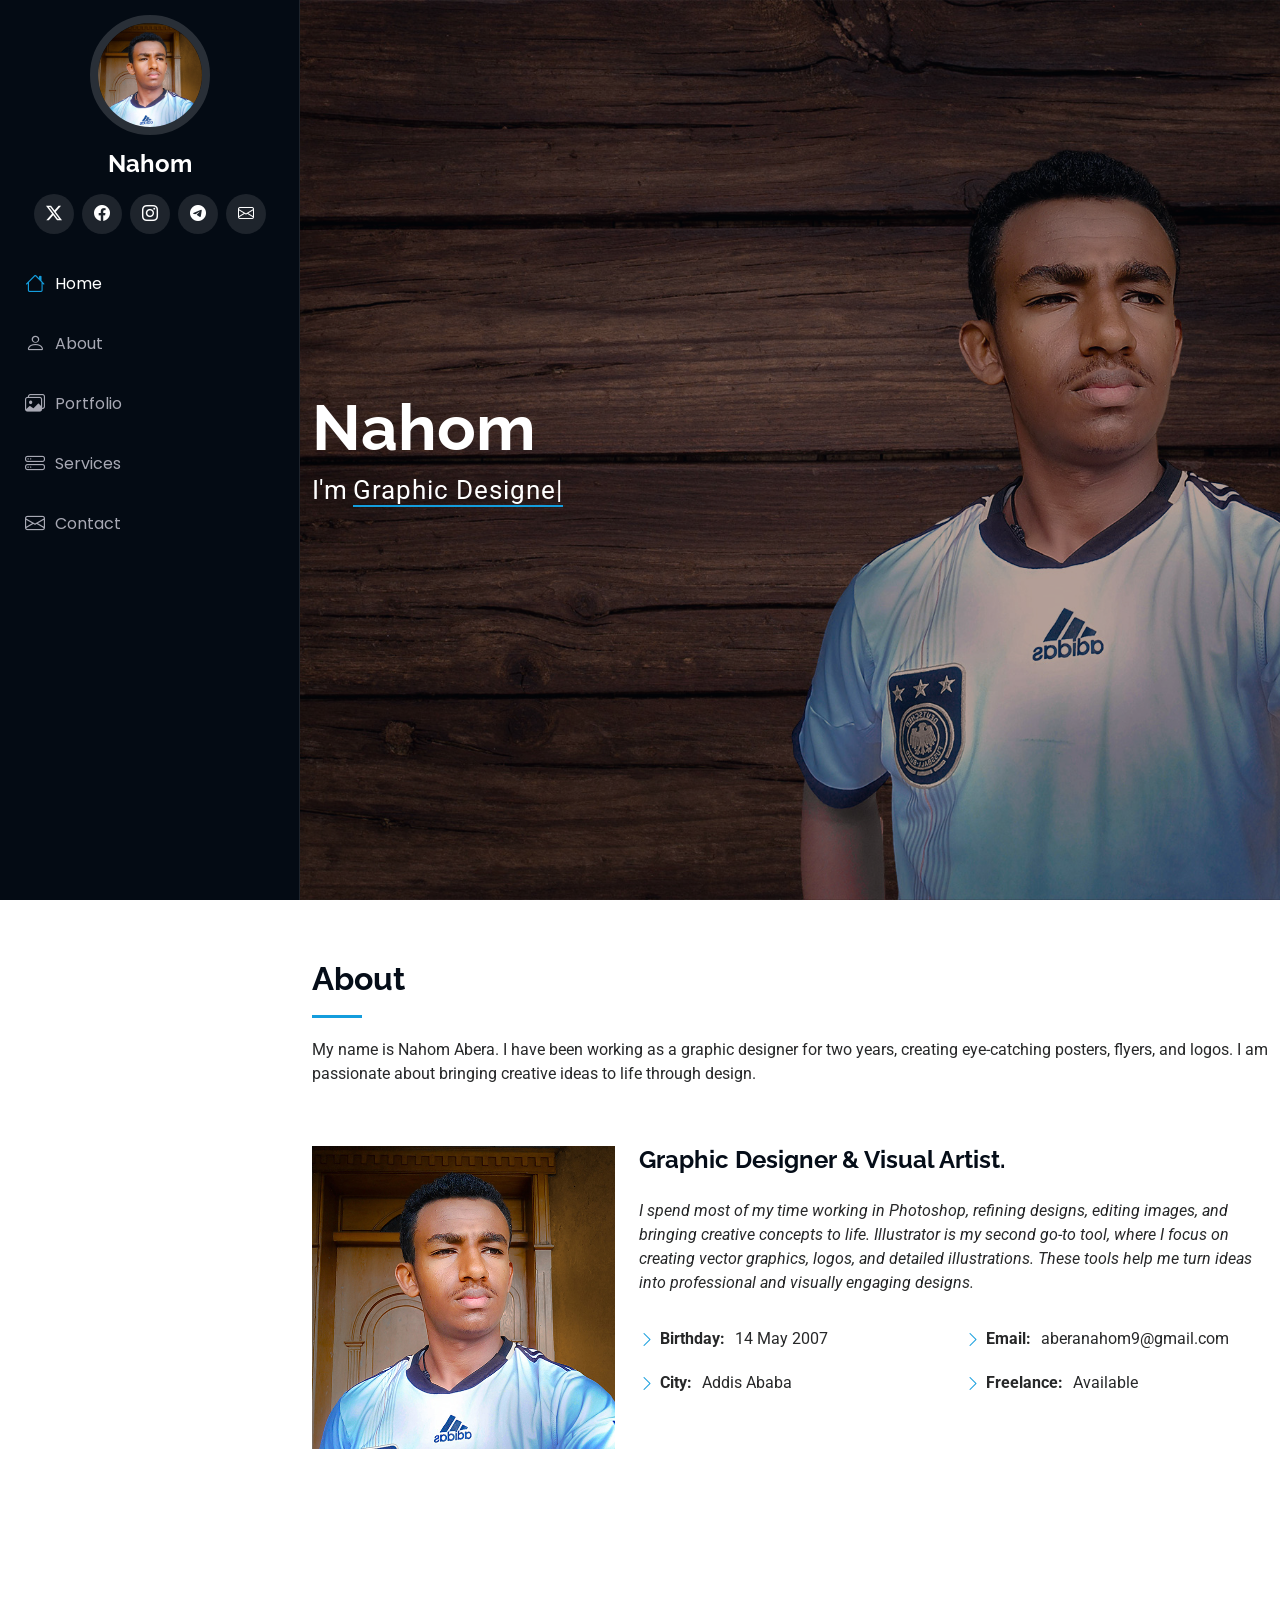
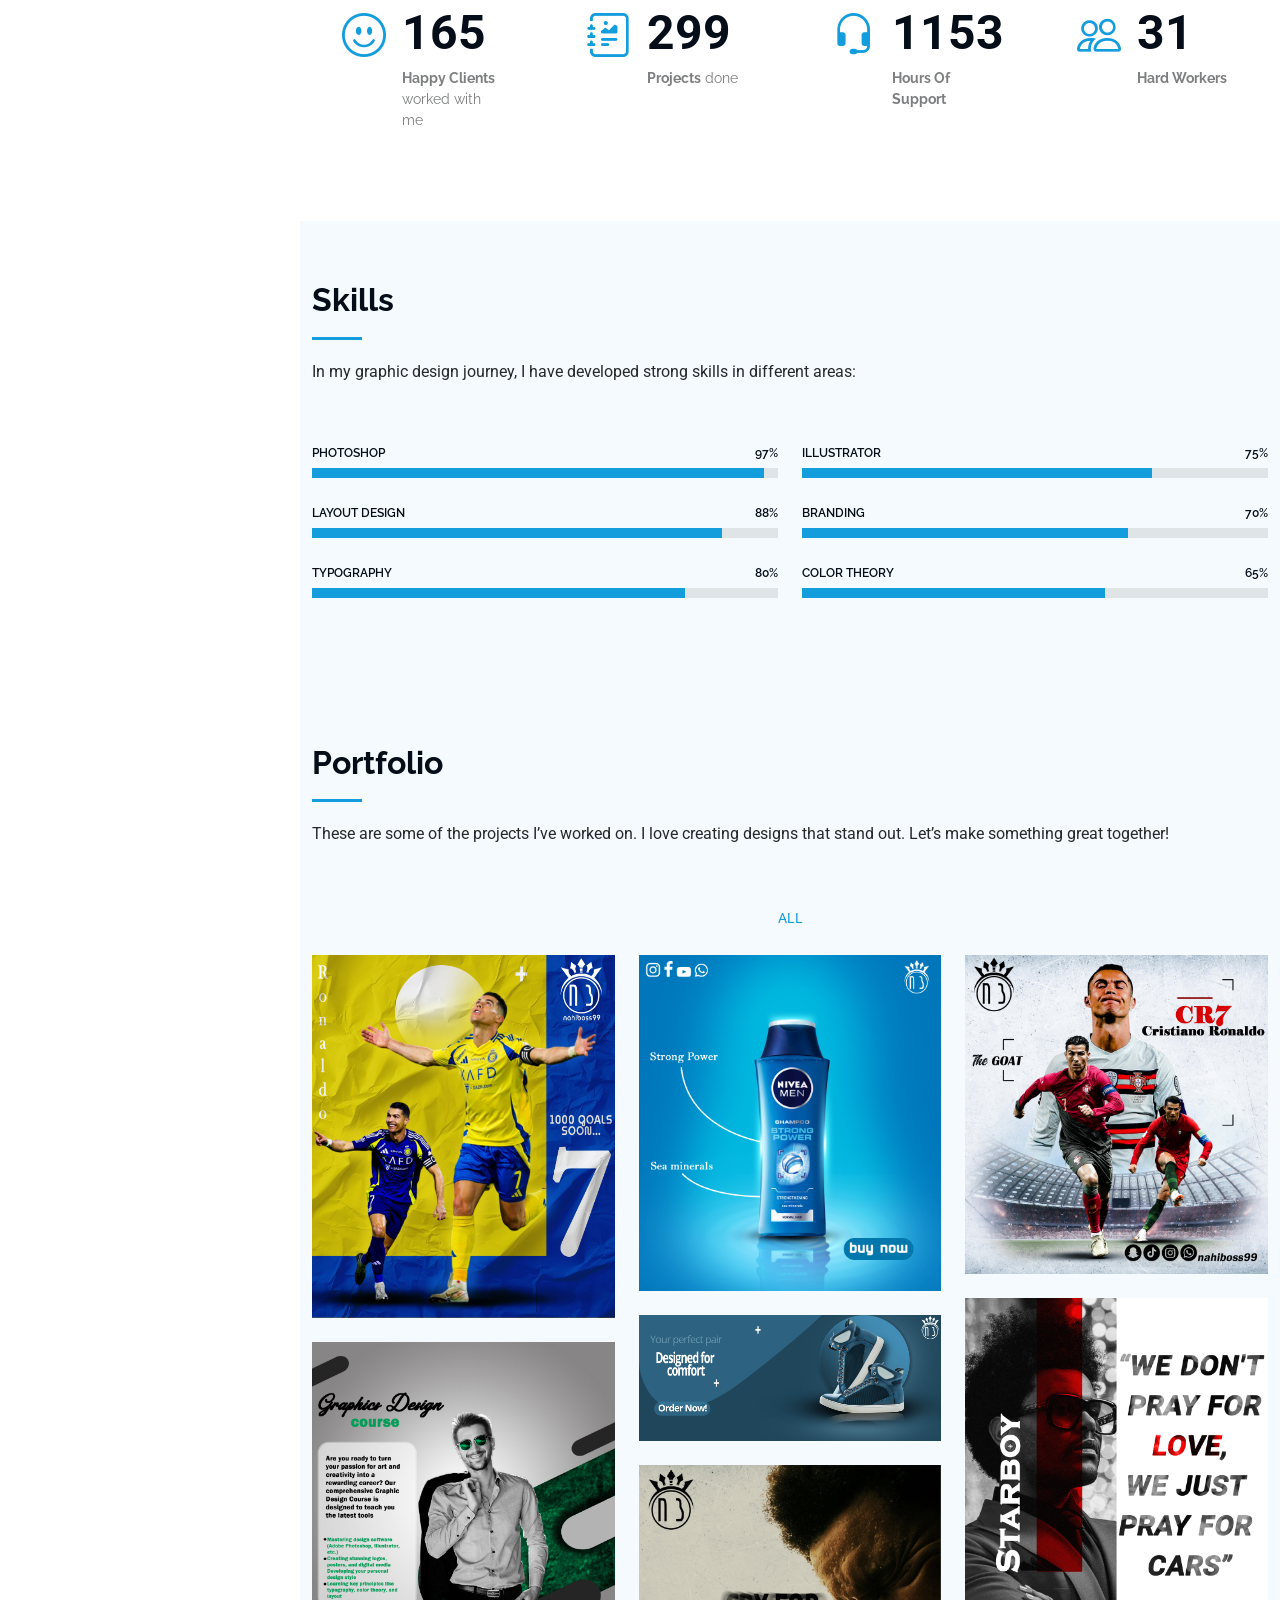
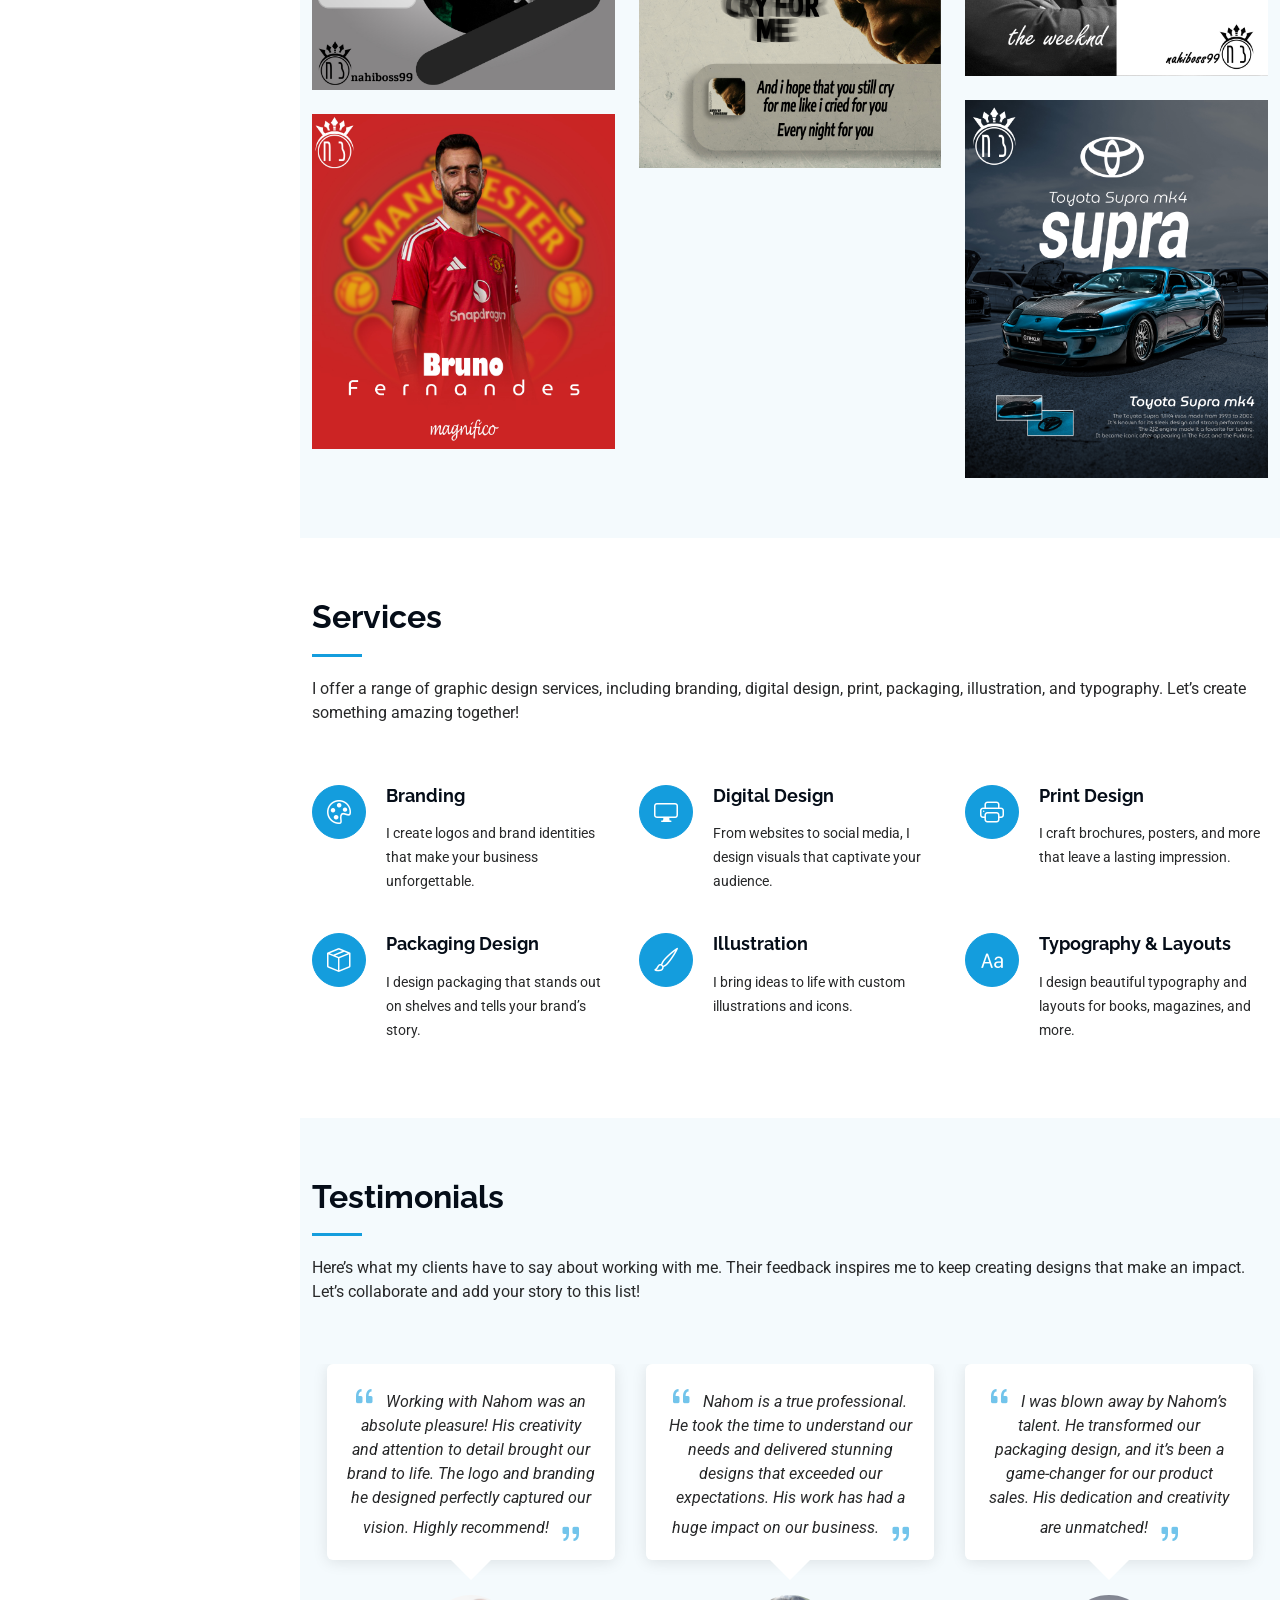
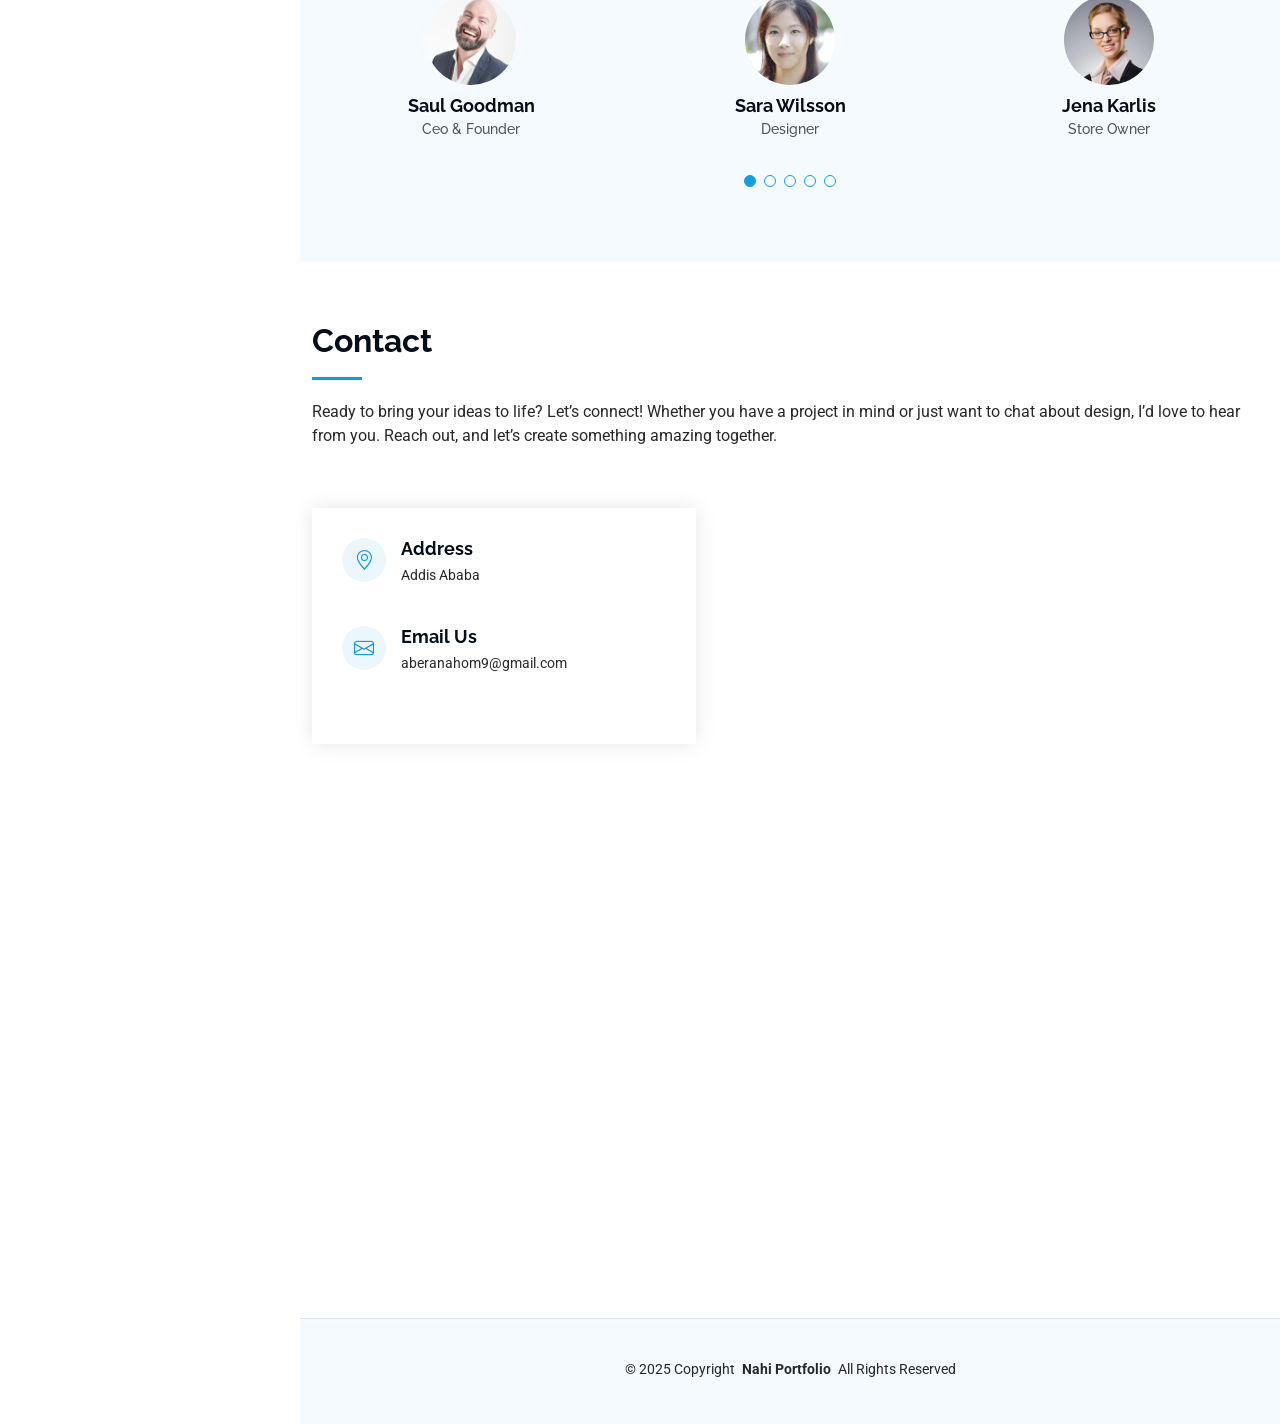
==== index.html @ 46eb18d7 "Add files via upload" ====
<!DOCTYPE html>
<html lang="en">

<head>
  <meta charset="utf-8">
  <meta content="width=device-width, initial-scale=1.0" name="viewport">
  <title>Nahi portfolio</title>
  <meta content="" name="description">
  <meta content="" name="keywords">

  <!-- Favicons -->
  <link href="assets/img/images.png" rel="icon">
  <link href="assets/img/images.png" rel="-icon">

  <!-- Fonts -->
  <link href="https://fonts.googleapis.com" rel="preconnect">
  <link href="https://fonts.gstatic.com" rel="preconnect" crossorigin>
  <link href="https://fonts.googleapis.com/css2?family=Roboto:ital,wght@0,100;0,300;0,400;0,500;0,700;0,900;1,100;1,300;1,400;1,500;1,700;1,900&family=Poppins:ital,wght@0,100;0,200;0,300;0,400;0,500;0,600;0,700;0,800;0,900;1,100;1,200;1,300;1,400;1,500;1,600;1,700;1,800;1,900&family=Raleway:ital,wght@0,100;0,200;0,300;0,400;0,500;0,600;0,700;0,800;0,900;1,100;1,200;1,300;1,400;1,500;1,600;1,700;1,800;1,900&display=swap" rel="stylesheet">

  <!-- Vendor CSS Files -->
  <link href="assets/vendor/bootstrap/css/bootstrap.min.css" rel="stylesheet">
  <link href="assets/vendor/bootstrap-icons/bootstrap-icons.css" rel="stylesheet">
  <link href="assets/vendor/aos/aos.css" rel="stylesheet">
  <link href="assets/vendor/glightbox/css/glightbox.min.css" rel="stylesheet">
  <link href="assets/vendor/swiper/swiper-bundle.min.css" rel="stylesheet">

  <!-- Main CSS File -->
  <link href="assets/css/main.css" rel="stylesheet">

  
</head>

<body class="index-page">

  <header id="header" class="header dark-background d-flex flex-column">
    <i class="header-toggle d-xl-none bi bi-list"></i>

    <div class="profile-img">
      <img src="assets/img/final1.jpg" alt="" class="img-fluid rounded-circle">
    </div>

    <a href="index.html" class="logo d-flex align-items-center justify-content-center">
      <!-- Uncomment the line below if you also wish to use an image logo -->
      
      <h1 class="sitename">Nahom</h1>
    </a>

    <div class="social-links text-center">
      
      <a href="https://x.com/aberanahom9" class="twitter" target="_blank"><i class="bi bi-twitter-x"></i></a>
      <a href="https://web.facebook.com/profile.php?id=100070080795806" class="facebook" target="_blank"><i class="bi bi-facebook"></i></a>
      <a href="https://instagram.com/nahiboss99" class="instagram" target="_blank"><i class="bi bi-instagram"></i></a>
     
      <!-- Telegram Link -->
      <a href="https://t.me/nahiboss99" class="telegram" target="_blank"><i class="bi bi-telegram"></i></a>
      <!-- Gmail Link -->
      <a href="mailto:aberanahom9@gmail.com" class="gmail" target="_blank"><i class="bi bi-envelope"></i></a>
    </div>

    <nav id="navmenu" class="navmenu">
      <ul>
        <li><a href="#hero" class="active"><i class="bi bi-house navicon"></i>Home</a></li>
        <li><a href="#about"><i class="bi bi-person navicon"></i> About</a></li>
       
        <li><a href="#portfolio"><i class="bi bi-images navicon"></i> Portfolio</a></li>
        <li><a href="#services"><i class="bi bi-hdd-stack navicon"></i> Services</a></li>
       
        <li><a href="#contact"><i class="bi bi-envelope navicon"></i> Contact</a></li>
      </ul>
    </nav>

  </header>

  <main class="main">

    <!-- Hero Section -->
    <section id="hero" class="hero section dark-background">

      <img src="assets/img/yd.jpg" alt="" data-aos="fade-in" class="">

      <div class="container" data-aos="fade-up" data-aos-delay="100">
        <h2>Nahom</h2>
        <p>I'm <span class="typed" data-typed-items="Graphic Designer, Creative Freelancer, Photographer,Visual Artist"></span><span class="typed-cursor typed-cursor--blink" aria-hidden="true"></span><span class="typed-cursor typed-cursor--blink" aria-hidden="true"></span></p>
      </div>

    </section><!-- /Hero Section -->

    <!-- About Section -->
    <section id="about" class="about section">

      <!-- Section Title -->
      <div class="container section-title" data-aos="fade-up">
        <h2>About</h2>
        <p>My name is Nahom Abera. I have been working as a graphic designer for two years, creating eye-catching posters, flyers, and logos. I am passionate about bringing creative ideas to life through design.</p>
      </div><!-- End Section Title -->

      <div class="container" data-aos="fade-up" data-aos-delay="100">

        <div class="row gy-4 justify-content-center">
          <div class="col-lg-4">
            <img src="assets/img/final1.jpg" class="img-fluid" alt="">
          </div>
          <div class="col-lg-8 content">
            <h2>Graphic Designer &amp; Visual Artist.</h2>
            <p class="fst-italic py-3">
              I spend most of my time working in Photoshop, refining designs, editing images, and bringing creative concepts to life. Illustrator is my second go-to tool, where I focus on creating vector graphics, logos, and detailed illustrations. These tools help me turn ideas into professional and visually engaging designs.
            </p>
            <div class="row">
              <div class="col-lg-6">
                <ul>
                  <li><i class="bi bi-chevron-right"></i> <strong>Birthday:</strong> <span>14 May 2007</span></li>
                  
                  <li><i class="bi bi-chevron-right"></i> <strong>City:</strong> <span>Addis Ababa</span></li>
                </ul>
              </div>
              <div class="col-lg-6">
                <ul>
                 
                  <li><i class="bi bi-chevron-right"></i> <strong>Email:</strong> <span>aberanahom9@gmail.com</span></li>
                  <li><i class="bi bi-chevron-right"></i> <strong>Freelance:</strong> <span>Available</span></li>
                </ul>
              </div>
            </div>
            <p class="py-3">
              
            </p>
          </div>
        </div>

      </div>

    </section><!-- /About Section -->

    <!-- Stats Section -->
    <section id="stats" class="stats section">

      <div class="container" data-aos="fade-up" data-aos-delay="100">

        <div class="row gy-4">

          <div class="col-lg-3 col-md-6">
            <div class="stats-item">
              <i class="bi bi-emoji-smile"></i>
              <span data-purecounter-start="0" data-purecounter-end="168" data-purecounter-duration="1" class="purecounter"></span>
              <p><strong>Happy Clients</strong> <span>worked with me</span></p>
            </div>
          </div><!-- End Stats Item -->

          <div class="col-lg-3 col-md-6">
            <div class="stats-item">
              <i class="bi bi-journal-richtext"></i>
              <span data-purecounter-start="0" data-purecounter-end="305" data-purecounter-duration="1" class="purecounter"></span>
              <p><strong>Projects</strong> <span>done</span></p>
            </div>
          </div><!-- End Stats Item -->

          <div class="col-lg-3 col-md-6">
            <div class="stats-item">
              <i class="bi bi-headset"></i>
              <span data-purecounter-start="0" data-purecounter-end="1189" data-purecounter-duration="1" class="purecounter"></span>
              <p><strong>Hours Of Support</strong> <span></span></p>
            </div>
          </div><!-- End Stats Item -->

          <div class="col-lg-3 col-md-6">
            <div class="stats-item">
              <i class="bi bi-people"></i>
              <span data-purecounter-start="0" data-purecounter-end="32" data-purecounter-duration="1" class="purecounter"></span>
              <p><strong>Hard Workers</strong> <span></span></p>
            </div>
          </div><!-- End Stats Item -->

        </div>

      </div>

    </section><!-- /Stats Section -->

    <!-- Skills Section -->
    <section id="skills" class="skills section light-background">

      <!-- Section Title -->
      <div class="container section-title" data-aos="fade-up">
        <h2>Skills</h2>
        <p>In my graphic design journey, I have developed strong skills in different areas:</p>
      </div><!-- End Section Title -->

      <div class="container" data-aos="fade-up" data-aos-delay="100">

        <div class="row skills-content skills-animation">

          <div class="col-lg-6">

            <div class="progress">
              <span class="skill"><span>photoshop</span> <i class="val">97%</i></span>
              <div class="progress-bar-wrap">
                <div class="progress-bar" role="progressbar" aria-valuenow="97" aria-valuemin="0" aria-valuemax="100"></div>
              </div>
            </div><!-- End Skills Item -->

            <div class="progress">
              <span class="skill"><span>Layout Design</span> <i class="val">88%</i></span>
              <div class="progress-bar-wrap">
                <div class="progress-bar" role="progressbar" aria-valuenow="88" aria-valuemin="0" aria-valuemax="100"></div>
              </div>
            </div><!-- End Skills Item -->

            <div class="progress">
              <span class="skill"><span>Typography</span> <i class="val">80%</i></span>
              <div class="progress-bar-wrap">
                <div class="progress-bar" role="progressbar" aria-valuenow="80" aria-valuemin="0" aria-valuemax="100"></div>
              </div>
            </div><!-- End Skills Item -->

          </div>

          <div class="col-lg-6">

            <div class="progress">
              <span class="skill"><span>Illustrator</span> <i class="val">75%</i></span>
              <div class="progress-bar-wrap">
                <div class="progress-bar" role="progressbar" aria-valuenow="75" aria-valuemin="0" aria-valuemax="100"></div>
              </div>
            </div><!-- End Skills Item -->

            <div class="progress">
              <span class="skill"><span>Branding</span> <i class="val">70%</i></span>
              <div class="progress-bar-wrap">
                <div class="progress-bar" role="progressbar" aria-valuenow="70" aria-valuemin="0" aria-valuemax="100"></div>
              </div>
            </div><!-- End Skills Item -->

            <div class="progress">
              <span class="skill"><span>Color Theory</span> <i class="val">65%</i></span>
              <div class="progress-bar-wrap">
                <div class="progress-bar" role="progressbar" aria-valuenow="65" aria-valuemin="0" aria-valuemax="100"></div>
              </div>
            </div><!-- End Skills Item -->

          </div>

        </div>

      </div>

    </section><!-- /Skills Section -->

    

    <!-- Portfolio Section -->
    <section id="portfolio" class="portfolio section light-background">

      <!-- Section Title -->
      <div class="container section-title" data-aos="fade-up">
        <h2>Portfolio</h2>
        <p>These are some of the projects I’ve worked on. I love creating designs that stand out. Let’s make something great together!</p>
      </div><!-- End Section Title -->

      <div class="container">

        <div class="isotope-layout" data-default-filter="*" data-layout="masonry" data-sort="original-order">

          <ul class="portfolio-filters isotope-filters" data-aos="fade-up" data-aos-delay="100">
            <li data-filter="*" class="filter-active">All</li>
            
          </ul><!-- End Portfolio Filters -->

          <div class="row gy-4 isotope-container" data-aos="fade-up" data-aos-delay="200">

            <div class="col-lg-4 col-md-6 portfolio-item isotope-item filter-active">
              <div class="portfolio-content h-100">
                <img src="assets/img/portfolio/my works/cr7 al-nasser.jpg" class="img-fluid" alt="">
                <div class="portfolio-info">
                  <h4>CR 7</h4>
                  <p> social-media poster for my goat </p>
                  <a href="assets/img/portfolio/my works/cr7 al-nasser.jpg" title="" data-gallery="portfolio-gallery-app" class="glightbox preview-link"><i class="bi bi-zoom-in"></i></a>
                  <a href="portfolio-details.html" title="More Details" class="details-link"><i class="bi bi-link-45deg"></i></a>
                </div>
              </div>
            </div><!-- End Portfolio Item -->

            <div class="col-lg-4 col-md-6 portfolio-item isotope-item filter-active">
              <div class="portfolio-content h-100">
                <img src="assets/img/portfolio/my works/nivea poster.jpg" class="img-fluid" alt="">
                <div class="portfolio-info">
                  <h4>Nivea product</h4>
                  <p>Nivea Shampoo branding </p>
                  <a href="assets/img/portfolio/my works/nivea poster.jpg" title="" data-gallery="portfolio-gallery-product" class="glightbox preview-link"><i class="bi bi-zoom-in"></i></a>
                  <a href="portfolio-details.html" title="More Details" class="details-link"><i class="bi bi-link-45deg"></i></a>
                </div>
              </div>
            </div><!-- End Portfolio Item -->

            <div class="col-lg-4 col-md-6 portfolio-item isotope-item filter-active">
              <div class="portfolio-content h-100">
                <img src="assets/img/portfolio/my works/ronaldo poster.jpg" class="img-fluid" alt="">
                <div class="portfolio-info">
                  <h4>Cristano</h4>
                  <p> Another work for cr7 fans social-media</p>
                  <a href="assets/img/portfolio/my works/ronaldo poster.jpg" title="" data-gallery="portfolio-gallery-branding" class="glightbox preview-link"><i class="bi bi-zoom-in"></i></a>
                  <a href="portfolio-details.html" title="More Details" class="details-link"><i class="bi bi-link-45deg"></i></a>
                </div>
              </div>
            </div><!-- End Portfolio Item -->

            <div class="col-lg-4 col-md-6 portfolio-item isotope-item filter-active">
              <div class="portfolio-content h-100">
                <img src="assets/img/portfolio/my works/the weeknd quote.jpg" class="img-fluid" alt="">
                <div class="portfolio-info">
                  <h4>Weeknd</h4>
                  <p>Quote from starboy track </p>
                  <a href="assets/img/portfolio/my works/the weeknd quote.jpg" title="" data-gallery="portfolio-gallery-book" class="glightbox preview-link"><i class="bi bi-zoom-in"></i></a>
                  <a href="portfolio-details.html" title="More Details" class="details-link"><i class="bi bi-link-45deg"></i></a>
                </div>
              </div>
            </div><!-- End Portfolio Item -->

            <div class="col-lg-4 col-md-6 portfolio-item isotope-item filter-active">
              <div class="portfolio-content h-100">
                <img src="assets/img/portfolio/my works/shoe branding.jpg" class="img-fluid" alt="">
                <div class="portfolio-info">
                  <h4>Shoe branding</h4>
                  <p>Eye catching shoe design</p>
                  <a href="assets/img/portfolio/my works/shoe branding.jpg" title="" data-gallery="portfolio-gallery-app" class="glightbox preview-link"><i class="bi bi-zoom-in"></i></a>
                  <a href="portfolio-details.html" title="More Details" class="details-link"><i class="bi bi-link-45deg"></i></a>
                </div>
              </div>
            </div><!-- End Portfolio Item -->

            <div class="col-lg-4 col-md-6 portfolio-item isotope-item filter-active">
              <div class="portfolio-content h-100">
                <img src="assets/img/portfolio/my works/graphics design course.jpg" class="img-fluid" alt="">
                <div class="portfolio-info">
                  <h4>Gaphics design</h4>
                  <p>Gaphics design course begginers</p>
                  <a href="assets/img/portfolio/my works/graphics design course.jpg" title="" data-gallery="portfolio-gallery-product" class="glightbox preview-link"><i class="bi bi-zoom-in"></i></a>
                  <a href="portfolio-details.html" title="More Details" class="details-link"><i class="bi bi-link-45deg"></i></a>
                </div>
              </div>
            </div><!-- End Portfolio Item -->

            <div class="col-lg-4 col-md-6 portfolio-item isotope-item filter-active">
              <div class="portfolio-content h-100">
                <img src="assets/img/portfolio/my works/cry for me the weeknd,.jpg" class="img-fluid" alt="">
                <div class="portfolio-info">
                  <h4>Cry for me </h4>
                  <p>Simple design </p>
                  <a href="assets/img/portfolio/my works/cry for me the weeknd,.jpg" title="" data-gallery="portfolio-gallery-branding" class="glightbox preview-link"><i class="bi bi-zoom-in"></i></a>
                  <a href="portfolio-details.html" title="More Details" class="details-link"><i class="bi bi-link-45deg"></i></a>
                </div>
              </div>
            </div><!-- End Portfolio Item -->

            

            <div class="col-lg-4 col-md-6 portfolio-item isotope-item filter-active">
              <div class="portfolio-content h-100">
                <img src="assets/img/portfolio/my works/supra mk4 design.jpg" class="img-fluid" alt="">
                <div class="portfolio-info">
                  <h4>Supra</h4>
                  <p>one of the most viral cars</p>
                  <a href="assets/img/portfolio/my works/supra mk4 design.jpg" title="" data-gallery="portfolio-gallery-app" class="glightbox preview-link"><i class="bi bi-zoom-in"></i></a>
                  <a href="portfolio-details.html" title="More Details" class="details-link"><i class="bi bi-link-45deg"></i></a>
                </div>
              </div>
            </div><!-- End Portfolio Item -->

            
            <div class="col-lg-4 col-md-6 portfolio-item isotope-item filter-active">
              <div class="portfolio-content h-100">
                <img src="assets/img/portfolio/my works/bruno.jpg" class="img-fluid" alt="">
                <div class="portfolio-info">
                  <h4>Bruno!</h4>
                  <p>GGMU Magnifico</p>
                  <a href="assets/img/portfolio/my works/bruno.jpg" title="" data-gallery="portfolio-gallery-book" class="glightbox preview-link"><i class="bi bi-zoom-in"></i></a>
                  <a href="portfolio-details.html" title="More Details" class="details-link"><i class="bi bi-link-45deg"></i></a>
                </div>
              </div>
            </div><!-- End Portfolio Item -->

          </div><!-- End Portfolio Container -->

        </div>

      </div>

    </section><!-- /Portfolio Section -->

    <!-- Services Section -->
    <section id="services" class="services section">

      <!-- Section Title -->
      <div class="container section-title" data-aos="fade-up">
        <h2>Services</h2>
        <p>I offer a range of graphic design services, including branding, digital design, print, packaging, illustration, and typography. Let’s create something amazing together!</p>
      </div><!-- End Section Title -->

      <div class="container">

        <div class="row gy-4">

          <div class="col-lg-4 col-md-6 service-item d-flex" data-aos="fade-up" data-aos-delay="100">
            <div class="icon flex-shrink-0"><i class="bi bi-palette"></i></div> 
            <div>
                <h4 class="title"><a class="stretched-link">Branding</a></h4>
                <p class="description">I create logos and brand identities that make your business unforgettable.</p>
            </div>
        </div>
        <!-- End Service Item -->
        
        <div class="col-lg-4 col-md-6 service-item d-flex" data-aos="fade-up" data-aos-delay="200">
            <div class="icon flex-shrink-0"><i class="bi bi-display"></i></div> 
            <div>
                <h4 class="title"><a  class="stretched-link">Digital Design</a></h4>
                <p class="description">From websites to social media, I design visuals that captivate your audience.</p>
            </div>
        </div>
        <!-- End Service Item -->
        
        <div class="col-lg-4 col-md-6 service-item d-flex" data-aos="fade-up" data-aos-delay="300">
            <div class="icon flex-shrink-0"><i class="bi bi-printer"></i></div> 
            <div>
                <h4 class="title"><a  class="stretched-link">Print Design</a></h4>
                <p class="description">I craft brochures, posters, and more that leave a lasting impression.</p>
            </div>
        </div>
        <!-- End Service Item -->
        
        <div class="col-lg-4 col-md-6 service-item d-flex" data-aos="fade-up" data-aos-delay="400">
            <div class="icon flex-shrink-0"><i class="bi bi-box-seam"></i></div> 
            <div>
                <h4 class="title"><a  class="stretched-link">Packaging Design</a></h4>
                <p class="description">I design packaging that stands out on shelves and tells your brand’s story.</p>
            </div>
        </div>
        <!-- End Service Item -->
        
        <div class="col-lg-4 col-md-6 service-item d-flex" data-aos="fade-up" data-aos-delay="500">
            <div class="icon flex-shrink-0"><i class="bi bi-brush"></i></div> 
            <div>
                <h4 class="title"><a  class="stretched-link">Illustration</a></h4>
                <p class="description">I bring ideas to life with custom illustrations and icons.</p>
            </div>
        </div>
        <!-- End Service Item -->
        
        <div class="col-lg-4 col-md-6 service-item d-flex" data-aos="fade-up" data-aos-delay="600">
            <div class="icon flex-shrink-0"><i class="bi bi-type"></i></div> 
            <div>
                <h4 class="title"><a  class="stretched-link">Typography & Layouts</a></h4>
                <p class="description">I design beautiful typography and layouts for books, magazines, and more.</p>
            </div>
        </div>
        <!-- End Service Item -->
        
          </div><!-- End Service Item -->

        </div>

      </div>

    </section><!-- /Services Section -->

    <!-- Testimonials Section -->
    <section id="testimonials" class="testimonials section light-background">

      <!-- Section Title -->
      <div class="container section-title" data-aos="fade-up">
        <h2>Testimonials</h2>
        <p>Here’s what my clients have to say about working with me. Their feedback inspires me to keep creating designs that make an impact. Let’s collaborate and add your story to this list!</p>
      </div><!-- End Section Title -->

      <div class="container" data-aos="fade-up" data-aos-delay="100">

        <div class="swiper init-swiper">
          <script type="application/json" class="swiper-config">
            {
              "loop": true,
              "speed": 600,
              "autoplay": {
                "delay": 5000
              },
              "slidesPerView": "auto",
              "pagination": {
                "el": ".swiper-pagination",
                "type": "bullets",
                "clickable": true
              },
              "breakpoints": {
                "320": {
                  "slidesPerView": 1,
                  "spaceBetween": 40
                },
                "1200": {
                  "slidesPerView": 3,
                  "spaceBetween": 1
                }
              }
            }
          </script>
          <div class="swiper-wrapper">

            <div class="swiper-slide">
              <div class="testimonial-item">
                <p>
                  <i class="bi bi-quote quote-icon-left"></i>
                  <span>Working with Nahom was an absolute pleasure! His creativity and attention to detail brought our brand to life. The logo and branding he designed perfectly captured our vision. Highly recommend!</span>
                  <i class="bi bi-quote quote-icon-right"></i>
                </p>
                <img src="assets/img/testimonials/testimonials-1.jpg" class="testimonial-img" alt="">
                <h3>Saul Goodman</h3>
                <h4>Ceo &amp; Founder</h4>
              </div>
            </div><!-- End testimonial item -->

            <div class="swiper-slide">
              <div class="testimonial-item">
                <p>
                  <i class="bi bi-quote quote-icon-left"></i>
                  <span>Nahom is a true professional. He took the time to understand our needs and delivered stunning designs that exceeded our expectations. His work has had a huge impact on our business.</span>
                  <i class="bi bi-quote quote-icon-right"></i>
                </p>
                <img src="assets/img/testimonials/testimonials-2.jpg" class="testimonial-img" alt="">
                <h3>Sara Wilsson</h3>
                <h4>Designer</h4>
              </div>
            </div><!-- End testimonial item -->

            <div class="swiper-slide">
              <div class="testimonial-item">
                <p>
                  <i class="bi bi-quote quote-icon-left"></i>
                  <span>I was blown away by Nahom’s talent. He transformed our packaging design, and it’s been a game-changer for our product sales. His dedication and creativity are unmatched!</span>
                  <i class="bi bi-quote quote-icon-right"></i>
                </p>
                <img src="assets/img/testimonials/testimonials-3.jpg" class="testimonial-img" alt="">
                <h3>Jena Karlis</h3>
                <h4>Store Owner</h4>
              </div>
            </div><!-- End testimonial item -->

            <div class="swiper-slide">
              <div class="testimonial-item">
                <p>
                  <i class="bi bi-quote quote-icon-left"></i>
                  <span>Nahom’s designs are not only beautiful but also highly effective. He helped us create a cohesive visual identity that resonates with our audience. A joy to work with!</span>
                  <i class="bi bi-quote quote-icon-right"></i>
                </p>
                <img src="assets/img/testimonials/testimonials-4.jpg" class="testimonial-img" alt="">
                <h3>Matt Brandon</h3>
                <h4>Freelancer</h4>
              </div>
            </div><!-- End testimonial item -->

            <div class="swiper-slide">
              <div class="testimonial-item">
                <p>
                  <i class="bi bi-quote quote-icon-left"></i>
                  <span>Nahom’s ability to translate ideas into visuals is incredible. He designed our website and social media graphics, and the results have been phenomenal. Highly skilled and easy to work with!</span>
                  <i class="bi bi-quote quote-icon-right"></i>
                </p>
                <img src="assets/img/testimonials/testimonials-5.jpg" class="testimonial-img" alt="">
                <h3>John Larson</h3>
                <h4>Entrepreneur</h4>
              </div>
            </div><!-- End testimonial item -->

          </div>
          <div class="swiper-pagination"></div>
        </div>

      </div>

    </section><!-- /Testimonials Section -->

    <!-- Contact Section -->
    <section id="contact" class="contact section">

      <!-- Section Title -->
      <div class="container section-title" data-aos="fade-up">
        <h2>Contact</h2>
        <p>Ready to bring your ideas to life? Let’s connect! Whether you have a project in mind or just want to chat about design, I’d love to hear from you. Reach out, and let’s create something amazing together.</p>
      </div><!-- End Section Title -->

      <div class="container" data-aos="fade-up" data-aos-delay="100">

        <div class="row gy-4">

          <div class="col-lg-5">

            <div class="info-wrap">
              <div class="info-item d-flex" data-aos="fade-up" data-aos-delay="200">
                <i class="bi bi-geo-alt flex-shrink-0"></i>
                <div>
                  <h3>Address</h3>
                  <p>Addis Ababa</p>
                </div>
              </div><!-- End Info Item -->

              

              <div class="info-item d-flex" data-aos="fade-up" data-aos-delay="400">
                <i class="bi bi-envelope flex-shrink-0"></i>
                <div>
                  <h3>Email Us</h3>
                  <p>aberanahom9@gmail.com</p>
                </div>
              </div><!-- End Info Item -->
            </div>
          </div>

              <div class="map-wrapper">
                <iframe 
                    src="https://www.google.com/maps/embed?pb=!1m18!1m12!1m3!1d198607.4875639398!2d38.6677707!3d9.0107934!2m3!1f0!2f0!3f0!3m2!1i1024!2i768!4f13.1!3m3!1m2!1s0x164b85eb7c61f7b9%3A0x40913b66c12e76!2sAddis%20Ababa%2C%20Ethiopia!5e0!3m2!1sen!2sus!4v1710483675432!5m2!1sen!2sus" 
                    width="600" 
                    height="450" 
                    allowfullscreen="" 
                    loading="lazy" 
                    referrerpolicy="no-referrer-when-downgrade">
                </iframe>
            </div>
            


            

          
<!-- End Contact Form -->

        </div>

      </div>

    </section><!-- /Contact Section -->

  </main>

  <footer id="footer" class="footer position-relative light-background">

    <div class="container">
      <div class="copyright text-center ">
        <p>© <span>2025 Copyright</span> <strong class="px-1 sitename">Nahi Portfolio</strong> <span>All Rights Reserved</span></p>
      </div>
      <div class="credits">
        <!-- All the links in the footer should remain intact. -->
        <!-- You can delete the links only if you've purchased the pro version. -->
        <!-- Licensing information: https://bootstrapmade.com/license/ -->
        <!-- Purchase the pro version with working PHP/AJAX contact form: [buy-url] -->
        
      </div>
    </div>

  </footer>

  <!-- Scroll Top -->
  <a href="#" id="scroll-top" class="scroll-top d-flex align-items-center justify-content-center"><i class="bi bi-arrow-up-short"></i></a>

  <!-- Preloader -->
  <div id="preloader"></div>

  <!-- Vendor JS Files -->
  <script src="assets/vendor/bootstrap/js/bootstrap.bundle.min.js"></script>
  <script src="assets/vendor/php-email-form/validate.js"></script>
  <script src="assets/vendor/aos/aos.js"></script>
  <script src="assets/vendor/typed.js/typed.umd.js"></script>
  <script src="assets/vendor/purecounter/purecounter_vanilla.js"></script>
  <script src="assets/vendor/waypoints/noframework.waypoints.js"></script>
  <script src="assets/vendor/glightbox/js/glightbox.min.js"></script>
  <script src="assets/vendor/imagesloaded/imagesloaded.pkgd.min.js"></script>
  <script src="assets/vendor/isotope-layout/isotope.pkgd.min.js"></script>
  <script src="assets/vendor/swiper/swiper-bundle.min.js"></script>

  <!-- Main JS File -->
  <script src="assets/js/main.js"></script>

</body>

</html>
---- assets/css/main.css ----
/**
* Template Name: iPortfolio
* Template URL: https://bootstrapmade.com/iportfolio-bootstrap-portfolio-websites-template/
* Updated: Jun 29 2024 with Bootstrap v5.3.3
* Author: BootstrapMade.com
* License: https://bootstrapmade.com/license/
*/

/*--------------------------------------------------------------
# Font & Color Variables
# Help: https://bootstrapmade.com/color-system/
--------------------------------------------------------------*/
/* Fonts */
:root {
  --default-font: "Roboto",  system-ui, -apple-system, "Segoe UI", Roboto, "Helvetica Neue", Arial, "Noto Sans", "Liberation Sans", sans-serif, "Apple Color Emoji", "Segoe UI Emoji", "Segoe UI Symbol", "Noto Color Emoji";
  --heading-font: "Raleway",  sans-serif;
  --nav-font: "Poppins",  sans-serif;
}

/* Global Colors - The following color variables are used throughout the website. Updating them here will change the color scheme of the entire website */
:root { 
  --background-color: #ffffff; /* Background color for the entire website, including individual sections */
  --default-color: #272829; /* Default color used for the majority of the text content across the entire website */
  --heading-color: #050d18; /* Color for headings, subheadings and title throughout the website */
  --accent-color: #149ddd; /* Accent color that represents your brand on the website. It's used for buttons, links, and other elements that need to stand out */
  --surface-color: #ffffff; /* The surface color is used as a background of boxed elements within sections, such as cards, icon boxes, or other elements that require a visual separation from the global background. */
  --contrast-color: #ffffff; /* Contrast color for text, ensuring readability against backgrounds of accent, heading, or default colors. */
}

/* Nav Menu Colors - The following color variables are used specifically for the navigation menu. They are separate from the global colors to allow for more customization options */
:root {
  --nav-color: #a8a9b4;  /* The default color of the main navmenu links */
  --nav-hover-color: #ffffff; /* Applied to main navmenu links when they are hovered over or active */
  --nav-mobile-background-color: #040b14; /* Used as the background color for mobile navigation menu */
  --nav-dropdown-background-color: #040b14; /* Used as the background color for dropdown items that appear when hovering over primary navigation items */
  --nav-dropdown-color: #a8a9b4; /* Used for navigation links of the dropdown items in the navigation menu. */
  --nav-dropdown-hover-color: #ffffff; /* Similar to --nav-hover-color, this color is applied to dropdown navigation links when they are hovered over. */
}

/* Color Presets - These classes override global colors when applied to any section or element, providing reuse of the sam color scheme. */

.light-background {
  --background-color: #f4fafd;
  --surface-color: #ffffff;
}

.dark-background {
  --background-color: #040b14;
  --default-color: #ffffff;
  --heading-color: #ffffff;
  --surface-color: #151f2b;
  --contrast-color: #ffffff;
}

/* Smooth scroll */
:root {
  scroll-behavior: smooth;
}

/*--------------------------------------------------------------
# General Styling & Shared Classes
--------------------------------------------------------------*/
body {
  color: var(--default-color);
  background-color: var(--background-color);
  font-family: var(--default-font);
}

a {
  color: var(--accent-color);
  text-decoration: none;
  transition: 0.3s;
}

a:hover {
  color: color-mix(in srgb, var(--accent-color), transparent 25%);
  text-decoration: none;
}

h1,
h2,
h3,
h4,
h5,
h6 {
  color: var(--heading-color);
  font-family: var(--heading-font);
}

/* PHP Email Form Messages
------------------------------*/
.php-email-form .error-message {
  display: none;
  background: #df1529;
  color: #ffffff;
  text-align: left;
  padding: 15px;
  margin-bottom: 24px;
  font-weight: 600;
}

.php-email-form .sent-message {
  display: none;
  color: #ffffff;
  background: #059652;
  text-align: center;
  padding: 15px;
  margin-bottom: 24px;
  font-weight: 600;
}

.php-email-form .loading {
  display: none;
  background: var(--surface-color);
  text-align: center;
  padding: 15px;
  margin-bottom: 24px;
}

.php-email-form .loading:before {
  content: "";
  display: inline-block;
  border-radius: 50%;
  width: 24px;
  height: 24px;
  margin: 0 10px -6px 0;
  border: 3px solid var(--accent-color);
  border-top-color: var(--surface-color);
  animation: php-email-form-loading 1s linear infinite;
}

@keyframes php-email-form-loading {
  0% {
    transform: rotate(0deg);
  }

  100% {
    transform: rotate(360deg);
  }
}

/*--------------------------------------------------------------
# Global Header
--------------------------------------------------------------*/
.header {
  color: var(--default-color);
  background-color: var(--background-color);
  position: fixed;
  top: 0;
  left: 0;
  bottom: 0;
  padding: 0 15px;
  width: 300px;
  transition: all ease-in-out 0.3s;
  overflow-y: auto;
  z-index: 997;
  border-right: 1px solid color-mix(in srgb, var(--default-color), transparent 90%);
}

.header .profile-img img {
  margin: 15px auto;
  display: block;
  width: 120px;
  border: 8px solid color-mix(in srgb, var(--default-color), transparent 85%);
}

.header .logo {
  line-height: 1;
  margin-bottom: 15px;
}

.header .logo img {
  max-height: 32px;
  margin-right: 8px;
}

.header .logo h1 {
  font-size: 24px;
  margin: 0;
  font-weight: 700;
  color: var(--heading-color);
}

.header .social-links {
  margin: 0 0 20px 0;
}

.header .social-links a {
  font-size: 16px;
  display: inline-flex;
  align-items: center;
  justify-content: center;
  background: color-mix(in srgb, var(--default-color), transparent 90%);
  color: var(--default-color);
  margin: 0 2px;
  border-radius: 50%;
  text-align: center;
  width: 40px;
  height: 40px;
  transition: 0.3s;
}

.header .social-links a:hover {
  color: var(--contrast-color);
  background: var(--accent-color);
}

@media (min-width: 1200px) {

  .header~main,
  .header~#footer {
    margin-left: 300px;
  }
}

@media (max-width: 1199px) {
  .header {
    left: -100%;
  }
}

.header.header-show {
  left: 0;
}

.header .header-toggle {
  color: var(--contrast-color);
  background-color: var(--accent-color);
  font-size: 22px;
  display: flex;
  align-items: center;
  justify-content: center;
  width: 40px;
  height: 40px;
  border-radius: 50%;
  cursor: pointer;
  position: fixed;
  top: 15px;
  right: 15px;
  z-index: 9999;
  transition: background-color 0.3s;
}

.header .header-toggle:hover {
  color: var(--contrast-color);
  background-color: color-mix(in srgb, var(--accent-color) 90%, white 15%);
}

/*--------------------------------------------------------------
# Navigation Menu
--------------------------------------------------------------*/
.mobile-nav-toggle {
  display: none;
}

.navmenu {
  padding: 0;
  z-index: 9997;
}

.navmenu ul {
  list-style: none;
  padding: 0 0 20px 0;
  margin: 0;
}

.navmenu a,
.navmenu a:focus {
  color: var(--nav-color);
  padding: 15px 10px;
  font-family: var(--nav-font);
  font-size: 16px;
  font-weight: 400;
  display: flex;
  align-items: center;
  white-space: nowrap;
  transition: 0.3s;
  width: 100%;
}

.navmenu a .navicon,
.navmenu a:focus .navicon {
  font-size: 20px;
  margin-right: 10px;
}

.navmenu a .toggle-dropdown,
.navmenu a:focus .toggle-dropdown {
  font-size: 12px;
  line-height: 0;
  margin-left: auto;
  width: 30px;
  height: 30px;
  display: flex;
  align-items: center;
  justify-content: center;
  border-radius: 50%;
  transition: 0.3s;
  flex-shrink: 0;
  background-color: color-mix(in srgb, var(--accent-color), transparent 90%);
}

.navmenu a .toggle-dropdown:hover,
.navmenu a:focus .toggle-dropdown:hover {
  background-color: var(--accent-color);
  color: var(--contrast-color);
}

.navmenu a:hover,
.navmenu .active,
.navmenu .active:focus {
  color: var(--nav-hover-color);
}

.navmenu a:hover .navicon,
.navmenu .active .navicon,
.navmenu .active:focus .navicon {
  color: var(--accent-color);
}

.navmenu .active .toggle-dropdown,
.navmenu .active:focus .toggle-dropdown {
  background-color: var(--accent-color);
  color: var(--contrast-color);
  transform: rotate(180deg);
}

.navmenu .dropdown {
  display: block;
}

.navmenu .dropdown a,
.navmenu .dropdown a:focus {
  color: --nav-dropdown-color;
}

.navmenu .dropdown a:hover,
.navmenu .dropdown .active,
.navmenu .dropdown .active:focus {
  color: var(--nav-dropdown-hover-color);
}

.navmenu .dropdown ul {
  position: static;
  display: none;
  z-index: 99;
  padding: 5px 10px;
  margin: 5px 10px;
  background-color: var(--nav-dropdown-background-color);
  border: 1px solid color-mix(in srgb, var(--default-color), transparent 90%);
  box-shadow: none;
  transition: all 0.5s ease-in-out;
}

.navmenu .dropdown ul ul {
  background-color: rgba(33, 37, 41, 0.1);
}

.navmenu .dropdown>.dropdown-active {
  display: block;
  background-color: rgba(33, 37, 41, 0.03);
}

/*--------------------------------------------------------------
# Global Footer
--------------------------------------------------------------*/
.footer {
  color: var(--default-color);
  background-color: var(--background-color);
  font-size: 14px;
  padding: 40px 0;
  position: relative;
  border-top: 1px solid color-mix(in srgb, var(--default-color), transparent 90%);
}

.footer .copyright p {
  margin-bottom: 0;
}

.footer .credits {
  margin-top: 4px;
  font-size: 13px;
  text-align: center;
}

/*--------------------------------------------------------------
# Preloader
--------------------------------------------------------------*/
#preloader {
  position: fixed;
  inset: 0;
  z-index: 999999;
  overflow: hidden;
  background: var(--background-color);
  transition: all 0.6s ease-out;
}

#preloader:before {
  content: "";
  position: fixed;
  top: calc(50% - 30px);
  left: calc(50% - 30px);
  border: 6px solid #ffffff;
  border-color: var(--accent-color) transparent var(--accent-color) transparent;
  border-radius: 50%;
  width: 60px;
  height: 60px;
  animation: animate-preloader 1.5s linear infinite;
}

@keyframes animate-preloader {
  0% {
    transform: rotate(0deg);
  }

  100% {
    transform: rotate(360deg);
  }
}

/*--------------------------------------------------------------
# Scroll Top Button
--------------------------------------------------------------*/
.scroll-top {
  position: fixed;
  visibility: hidden;
  opacity: 0;
  right: 15px;
  bottom: -15px;
  z-index: 99999;
  background-color: var(--accent-color);
  width: 44px;
  height: 44px;
  border-radius: 50px;
  transition: all 0.4s;
}

.scroll-top i {
  font-size: 24px;
  color: var(--contrast-color);
  line-height: 0;
}

.scroll-top:hover {
  background-color: color-mix(in srgb, var(--accent-color), transparent 20%);
  color: var(--contrast-color);
}

.scroll-top.active {
  visibility: visible;
  opacity: 1;
  bottom: 15px;
}

/*--------------------------------------------------------------
# Disable aos animation delay on mobile devices
--------------------------------------------------------------*/
@media screen and (max-width: 768px) {
  [data-aos-delay] {
    transition-delay: 0 !important;
  }
}

/*--------------------------------------------------------------
# Global Page Titles & Breadcrumbs
--------------------------------------------------------------*/
.page-title {
  color: var(--default-color);
  background-color: var(--background-color);
  padding: 25px 0;
  position: relative;
}

.page-title h1 {
  font-size: 24px;
  font-weight: 700;
}

.page-title .breadcrumbs ol {
  display: flex;
  flex-wrap: wrap;
  list-style: none;
  padding: 0;
  margin: 0;
  font-size: 14px;
  font-weight: 400;
}

.page-title .breadcrumbs ol li+li {
  padding-left: 10px;
}

.page-title .breadcrumbs ol li+li::before {
  content: "/";
  display: inline-block;
  padding-right: 10px;
  color: color-mix(in srgb, var(--default-color), transparent 70%);
}

/*--------------------------------------------------------------
# Global Sections
--------------------------------------------------------------*/
section,
.section {
  color: var(--default-color);
  background-color: var(--background-color);
  padding: 60px 0;
  overflow: clip;
}

/*--------------------------------------------------------------
# Global Section Titles
--------------------------------------------------------------*/
.section-title {
  padding-bottom: 60px;
  position: relative;
}

.section-title h2 {
  font-size: 32px;
  font-weight: 700;
  margin-bottom: 20px;
  padding-bottom: 20px;
  position: relative;
}

.section-title h2:after {
  content: "";
  position: absolute;
  display: block;
  width: 50px;
  height: 3px;
  background: var(--accent-color);
  left: 0;
  bottom: 0;
}

.section-title p {
  margin-bottom: 0;
}

/*--------------------------------------------------------------
# Hero Section
--------------------------------------------------------------*/
.hero {
  width: 100%;
  min-height: 100vh;
  position: relative;
  padding: 80px 0;
  display: flex;
  align-items: center;
  justify-content: center;
}

.hero img {
  position: absolute;
  inset: 0;
  display: block;
  width: 100%;
  height: 100%;
  object-fit: cover;
  z-index: 1;
}

.hero:before {
  content: "";
  background: color-mix(in srgb, var(--background-color), transparent 70%);
  position: absolute;
  inset: 0;
  z-index: 2;
}

.hero .container {
  position: relative;
  z-index: 3;
}

.hero h2 {
  margin: 0;
  font-size: 64px;
  font-weight: 700;
}

.hero p {
  margin: 5px 0 0 0;
  font-size: 26px;
}

.hero p span {
  letter-spacing: 1px;
  border-bottom: 2px solid var(--accent-color);
}

.hero .social-links {
  margin-top: 25px;
}

.hero .social-links a {
  font-size: 24px;
  display: inline-block;
  color: color-mix(in srgb, var(--default-color), transparent 50%);
  line-height: 1;
  margin-right: 20px;
  transition: 0.3s;
}

.hero .social-links a:hover {
  color: var(--accent-color);
}

@media (max-width: 768px) {
  .hero h2 {
    font-size: 32px;
  }

  .hero p {
    font-size: 20px;
  }
}

/*--------------------------------------------------------------
# About Section
--------------------------------------------------------------*/
.about .content h2 {
  font-weight: 700;
  font-size: 24px;
}

.about .content ul {
  list-style: none;
  padding: 0;
}

.about .content ul li {
  margin-bottom: 20px;
  display: flex;
  align-items: center;
}

.about .content ul strong {
  margin-right: 10px;
}

.about .content ul i {
  font-size: 16px;
  margin-right: 5px;
  color: var(--accent-color);
  line-height: 0;
}

/*--------------------------------------------------------------
# Stats Section
--------------------------------------------------------------*/
.stats .stats-item {
  padding: 30px;
  width: 100%;
}

.stats .stats-item i {
  color: var(--accent-color);
  display: block;
  font-size: 44px;
  float: left;
  line-height: 0;
}

.stats .stats-item .purecounter {
  color: var(--heading-color);
  font-size: 48px;
  line-height: 40px;
  display: block;
  font-weight: 700;
  margin-left: 60px;
}

.stats .stats-item p {
  color: color-mix(in srgb, var(--default-color), transparent 40%);
  padding: 15px 0 0 0;
  margin: 0 0 0 60px;
  font-family: var(--heading-font);
  font-size: 14px;
}

/*--------------------------------------------------------------
# Skills Section
--------------------------------------------------------------*/
.skills .progress {
  height: 60px;
  display: block;
  background: none;
  border-radius: 0;
}

.skills .progress .skill {
  color: var(--heading-color);
  padding: 0;
  margin: 0 0 6px 0;
  text-transform: uppercase;
  display: block;
  font-weight: 600;
  font-family: var(--heading-font);
}

.skills .progress .skill .val {
  float: right;
  font-style: normal;
}

.skills .progress-bar-wrap {
  background: color-mix(in srgb, var(--default-color), transparent 90%);
  height: 10px;
}

.skills .progress-bar {
  width: 1px;
  height: 10px;
  transition: 0.9s;
  background-color: var(--accent-color);
}

/*--------------------------------------------------------------
# Resume Section
--------------------------------------------------------------*/
.resume .resume-title {
  color: var(--heading-color);
  font-size: 26px;
  font-weight: 700;
  margin-top: 20px;
  margin-bottom: 20px;
}

.resume .resume-item {
  padding: 0 0 20px 20px;
  margin-top: -2px;
  border-left: 2px solid var(--accent-color);
  position: relative;
}

.resume .resume-item h4 {
  line-height: 18px;
  font-size: 18px;
  font-weight: 600;
  text-transform: uppercase;
  color: color-mix(in srgb, var(--default-color), transparent 20%);
  margin-bottom: 10px;
}

.resume .resume-item h5 {
  font-size: 16px;
  padding: 5px 15px;
  display: inline-block;
  font-weight: 600;
  margin-bottom: 10px;
}

.resume .resume-item ul {
  padding-left: 20px;
}

.resume .resume-item ul li {
  padding-bottom: 10px;
}

.resume .resume-item:last-child {
  padding-bottom: 0;
}

.resume .resume-item::before {
  content: "";
  position: absolute;
  width: 16px;
  height: 16px;
  border-radius: 50px;
  left: -9px;
  top: 0;
  background: var(--background-color);
  border: 2px solid var(--accent-color);
}

/*--------------------------------------------------------------
# Portfolio Section
--------------------------------------------------------------*/
.portfolio .portfolio-filters {
  padding: 0;
  margin: 0 auto 20px auto;
  list-style: none;
  text-align: center;
}

.portfolio .portfolio-filters li {
  cursor: pointer;
  display: inline-block;
  padding: 0;
  font-size: 14px;
  font-weight: 400;
  margin: 0 10px;
  line-height: 1;
  text-transform: uppercase;
  margin-bottom: 10px;
  transition: all 0.3s ease-in-out;
}

.portfolio .portfolio-filters li:hover,
.portfolio .portfolio-filters li.filter-active {
  color: var(--accent-color);
}

.portfolio .portfolio-filters li:first-child {
  margin-left: 0;
}

.portfolio .portfolio-filters li:last-child {
  margin-right: 0;
}

@media (max-width: 575px) {
  .portfolio .portfolio-filters li {
    font-size: 14px;
    margin: 0 5px;
  }
}

.portfolio .portfolio-content {
  position: relative;
  overflow: hidden;
}

.portfolio .portfolio-content img {
  transition: 0.3s;
}

.portfolio .portfolio-content .portfolio-info {
  opacity: 0;
  position: absolute;
  inset: 0;
  z-index: 3;
  transition: all ease-in-out 0.3s;
  background: rgba(0, 0, 0, 0.6);
  padding: 15px;
}

.portfolio .portfolio-content .portfolio-info h4 {
  font-size: 14px;
  padding: 5px 10px;
  font-weight: 400;
  color: #ffffff;
  display: inline-block;
  background-color: var(--accent-color);
}

.portfolio .portfolio-content .portfolio-info p {
  position: absolute;
  bottom: 10px;
  text-align: center;
  display: inline-block;
  left: 0;
  right: 0;
  font-size: 16px;
  font-weight: 600;
  color: rgba(255, 255, 255, 0.8);
}

.portfolio .portfolio-content .portfolio-info .preview-link,
.portfolio .portfolio-content .portfolio-info .details-link {
  position: absolute;
  left: calc(50% - 40px);
  font-size: 26px;
  top: calc(50% - 14px);
  color: #fff;
  transition: 0.3s;
  line-height: 1.2;
}

.portfolio .portfolio-content .portfolio-info .preview-link:hover,
.portfolio .portfolio-content .portfolio-info .details-link:hover {
  color: var(--accent-color);
}

.portfolio .portfolio-content .portfolio-info .details-link {
  left: 50%;
  font-size: 34px;
  line-height: 0;
}

.portfolio .portfolio-content:hover .portfolio-info {
  opacity: 1;
}

.portfolio .portfolio-content:hover img {
  transform: scale(1.1);
}

/*--------------------------------------------------------------
# Services Section
--------------------------------------------------------------*/
.services .service-item {
  position: relative;
}

.services .service-item .icon {
  background: var(--accent-color);
  display: flex;
  align-items: center;
  justify-content: center;
  width: 54px;
  height: 54px;
  border-radius: 50%;
  transition: 0.5s;
  border: 1px solid var(--accent-color);
  margin-right: 20px;
}

.services .service-item .icon i {
  color: var(--contrast-color);
  font-size: 24px;
  line-height: 0;
}

.services .service-item:hover .icon {
  background: var(--surface-color);
}

.services .service-item:hover .icon i {
  color: var(--accent-color);
}

.services .service-item .title {
  font-weight: 700;
  margin-bottom: 15px;
  font-size: 18px;
}

.services .service-item .title a {
  color: var(--heading-color);
}

.services .service-item .title a:hover {
  color: var(--accent-color);
}

.services .service-item .description {
  line-height: 24px;
  font-size: 14px;
}

/*--------------------------------------------------------------
# Testimonials Section
--------------------------------------------------------------*/
.testimonials .testimonials-carousel,
.testimonials .testimonials-slider {
  overflow: hidden;
}

.testimonials .testimonial-item {
  box-sizing: content-box;
  text-align: center;
  min-height: 320px;
}

.testimonials .testimonial-item .testimonial-img {
  width: 90px;
  border-radius: 50%;
  margin: 0 auto;
}

.testimonials .testimonial-item h3 {
  font-size: 18px;
  font-weight: bold;
  margin: 10px 0 5px 0;
}

.testimonials .testimonial-item h4 {
  font-size: 14px;
  color: color-mix(in srgb, var(--default-color), transparent 20%);
  margin: 0;
}

.testimonials .testimonial-item .quote-icon-left,
.testimonials .testimonial-item .quote-icon-right {
  color: color-mix(in srgb, var(--accent-color), transparent 40%);
  font-size: 26px;
  line-height: 0;
}

.testimonials .testimonial-item .quote-icon-left {
  display: inline-block;
  left: -5px;
  position: relative;
}

.testimonials .testimonial-item .quote-icon-right {
  display: inline-block;
  right: -5px;
  position: relative;
  top: 10px;
  transform: scale(-1, -1);
}

.testimonials .testimonial-item p {
  font-style: italic;
  margin: 0 15px 15px 15px;
  padding: 20px;
  background-color: var(--surface-color);
  position: relative;
  margin-bottom: 35px;
  border-radius: 6px;
  box-shadow: 0px 2px 15px rgba(0, 0, 0, 0.1);
}

.testimonials .testimonial-item p::after {
  content: "";
  width: 0;
  height: 0;
  border-top: 20px solid var(--surface-color);
  border-right: 20px solid transparent;
  border-left: 20px solid transparent;
  position: absolute;
  bottom: -20px;
  left: calc(50% - 20px);
}

.testimonials .swiper-wrapper {
  height: auto;
}

.testimonials .swiper-pagination {
  margin-top: 40px;
  position: relative;
}

.testimonials .swiper-pagination .swiper-pagination-bullet {
  width: 12px;
  height: 12px;
  background-color: var(--background-color);
  opacity: 1;
  border: 1px solid var(--accent-color);
}

.testimonials .swiper-pagination .swiper-pagination-bullet-active {
  background-color: var(--accent-color);
}

/*--------------------------------------------------------------
# Contact Section
--------------------------------------------------------------*/
.contact .info-wrap {
  background-color: var(--surface-color);
  box-shadow: 0px 0px 20px rgba(0, 0, 0, 0.1);
  padding: 30px;
}

@media (max-width: 575px) {
  .contact .info-wrap {
    padding: 20px;
  }
}

.contact .info-item {
  margin-bottom: 40px;
}

.contact .info-item i {
  font-size: 20px;
  color: var(--accent-color);
  background: color-mix(in srgb, var(--accent-color), transparent 92%);
  width: 44px;
  height: 44px;
  display: flex;
  justify-content: center;
  align-items: center;
  border-radius: 50px;
  transition: all 0.3s ease-in-out;
  margin-right: 15px;
}

.contact .info-item h3 {
  padding: 0;
  font-size: 18px;
  font-weight: 700;
  margin-bottom: 5px;
}

.contact .info-item p {
  padding: 0;
  margin-bottom: 0;
  font-size: 14px;
}

.contact .info-item:hover i {
  background: var(--accent-color);
  color: var(--contrast-color);
}

.contact .php-email-form {
  background-color: var(--surface-color);
  height: 100%;
  padding: 30px;
  box-shadow: 0px 0px 20px rgba(0, 0, 0, 0.1);
}

@media (max-width: 575px) {
  .contact .php-email-form {
    padding: 20px;
  }
}

.contact .php-email-form input[type=text],
.contact .php-email-form input[type=email],
.contact .php-email-form textarea {
  font-size: 14px;
  padding: 10px 15px;
  box-shadow: none;
  border-radius: 0;
  color: var(--default-color);
  background-color: var(--surface-color);
  border-color: color-mix(in srgb, var(--default-color), transparent 80%);
}

.contact .php-email-form input[type=text]:focus,
.contact .php-email-form input[type=email]:focus,
.contact .php-email-form textarea:focus {
  border-color: var(--accent-color);
}

.contact .php-email-form input[type=text]::placeholder,
.contact .php-email-form input[type=email]::placeholder,
.contact .php-email-form textarea::placeholder {
  color: color-mix(in srgb, var(--default-color), transparent 70%);
}

.contact .php-email-form button[type=submit] {
  color: var(--contrast-color);
  background: var(--accent-color);
  border: 0;
  padding: 10px 30px;
  transition: 0.4s;
  border-radius: 50px;
}

.contact .php-email-form button[type=submit]:hover {
  background: color-mix(in srgb, var(--accent-color), transparent 25%);
}

/*--------------------------------------------------------------
# Portfolio Details Section
--------------------------------------------------------------*/
.portfolio-details .portfolio-details-slider img {
  width: 100%;
}

.portfolio-details .portfolio-details-slider .swiper-pagination {
  margin-top: 20px;
  position: relative;
}

.portfolio-details .portfolio-details-slider .swiper-pagination .swiper-pagination-bullet {
  width: 12px;
  height: 12px;
  background-color: color-mix(in srgb, var(--default-color), transparent 85%);
  opacity: 1;
}

.portfolio-details .portfolio-details-slider .swiper-pagination .swiper-pagination-bullet-active {
  background-color: var(--accent-color);
}

.portfolio-details .portfolio-info {
  padding: 30px;
  box-shadow: 0px 0 30px rgba(0, 0, 0, 0.1);
}

.portfolio-details .portfolio-info h3 {
  font-size: 22px;
  font-weight: 700;
  margin-bottom: 20px;
  padding-bottom: 20px;
  border-bottom: 1px solid color-mix(in srgb, var(--default-color), transparent 85%);
}

.portfolio-details .portfolio-info ul {
  list-style: none;
  padding: 0;
  font-size: 15px;
}

.portfolio-details .portfolio-info ul li+li {
  margin-top: 10px;
}

.portfolio-details .portfolio-description {
  padding-top: 30px;
}

.portfolio-details .portfolio-description h2 {
  font-size: 26px;
  font-weight: 700;
  margin-bottom: 20px;
}

.portfolio-details .portfolio-description p {
  padding: 0;
  color: color-mix(in srgb, var(--default-color), transparent 30%);
}

/*--------------------------------------------------------------
# Service Details Section
--------------------------------------------------------------*/
.service-details .services-list {
  padding: 10px 30px;
  border: 1px solid color-mix(in srgb, var(--default-color), transparent 90%);
  margin-bottom: 20px;
}

.service-details .services-list a {
  display: block;
  line-height: 1;
  padding: 8px 0 8px 15px;
  border-left: 3px solid color-mix(in srgb, var(--default-color), transparent 70%);
  margin: 20px 0;
  color: color-mix(in srgb, var(--default-color), transparent 20%);
  transition: 0.3s;
}

.service-details .services-list a.active {
  color: var(--heading-color);
  font-weight: 700;
  border-color: var(--accent-color);
}

.service-details .services-list a:hover {
  border-color: var(--accent-color);
}

.service-details .services-img {
  margin-bottom: 20px;
}

.service-details h3 {
  font-size: 26px;
  font-weight: 700;
}

.service-details h4 {
  font-size: 20px;
  font-weight: 700;
}

.service-details p {
  font-size: 15px;
}

.service-details ul {
  list-style: none;
  padding: 0;
  font-size: 15px;
}

.service-details ul li {
  padding: 5px 0;
  display: flex;
  align-items: center;
}

.service-details ul i {
  font-size: 20px;
  margin-right: 8px;
  color: var(--accent-color);
}

/*--------------------------------------------------------------
# Starter Section Section
--------------------------------------------------------------*/
.starter-section {
  /* Add your styles here */
}
.map-wrapper {
  display: flex;
  justify-content: center;
  align-items: center;
  width: 100%;
  padding: 20px 0;
}
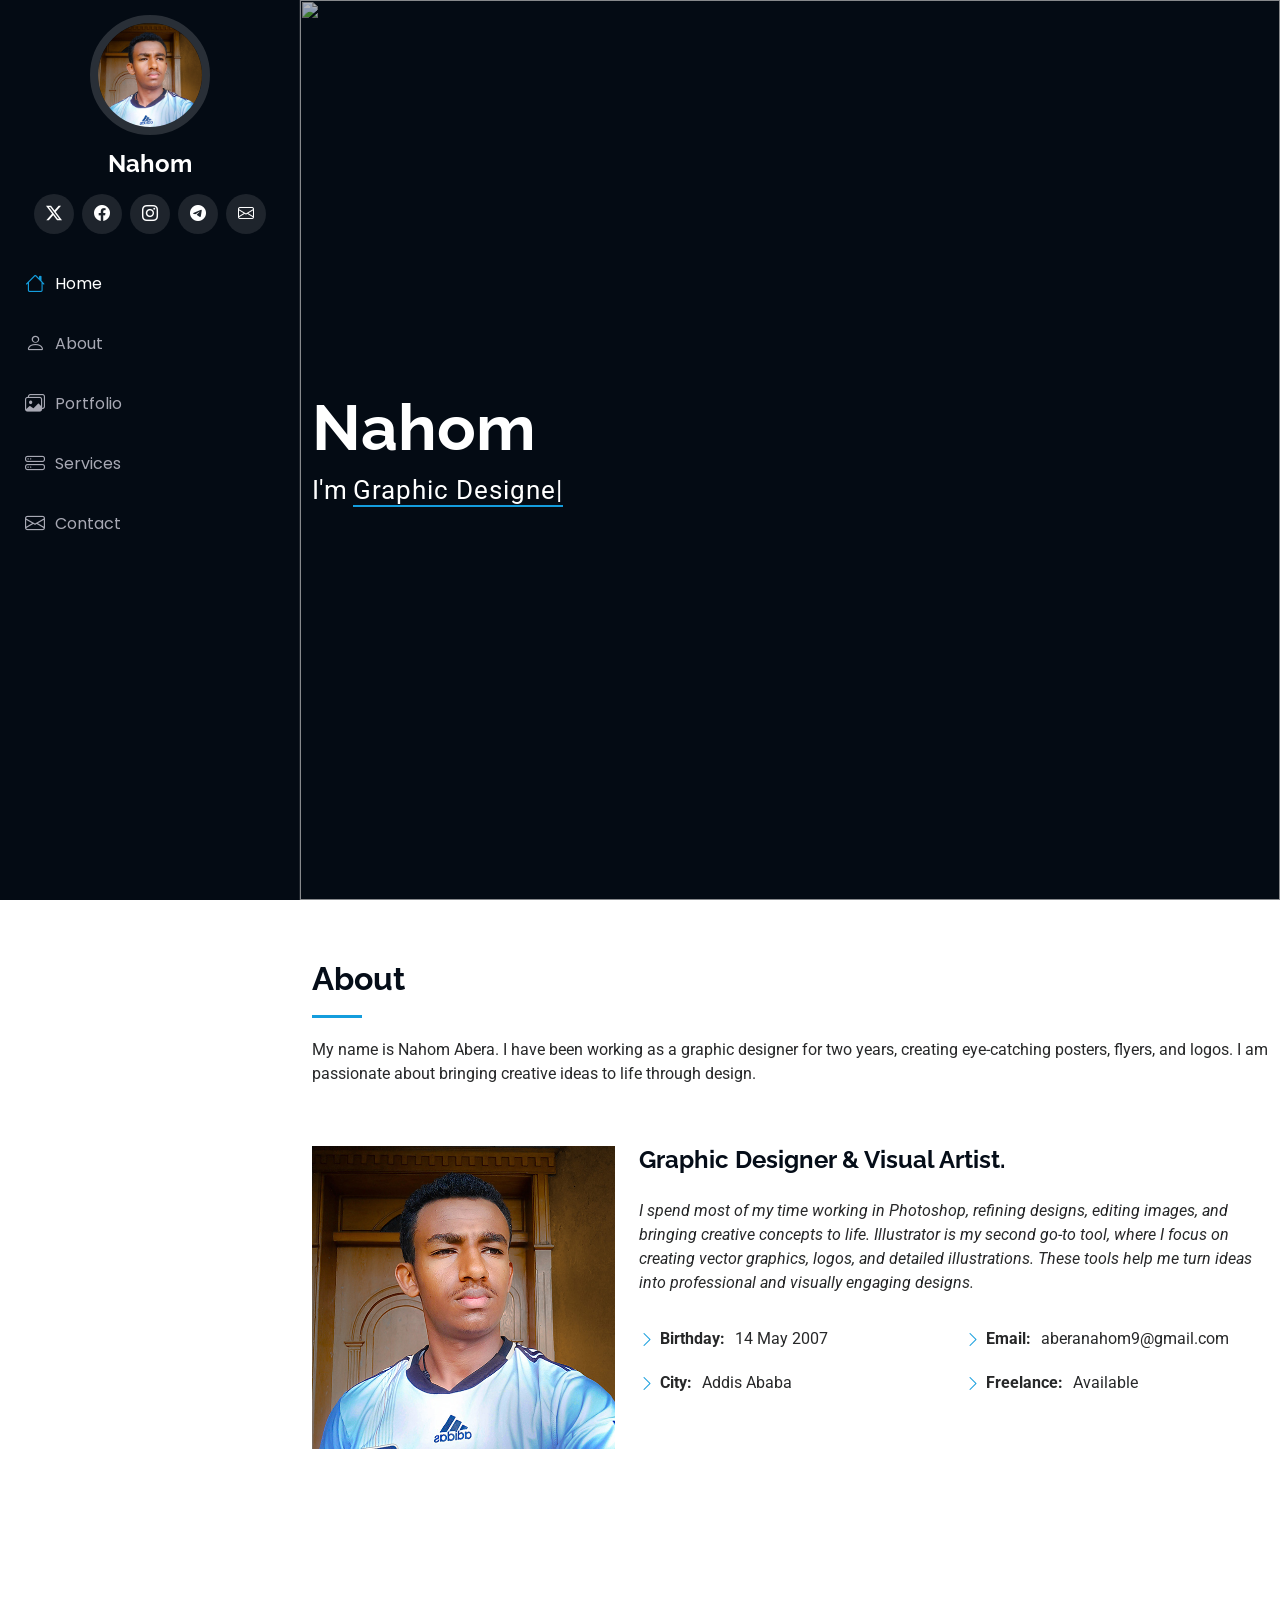
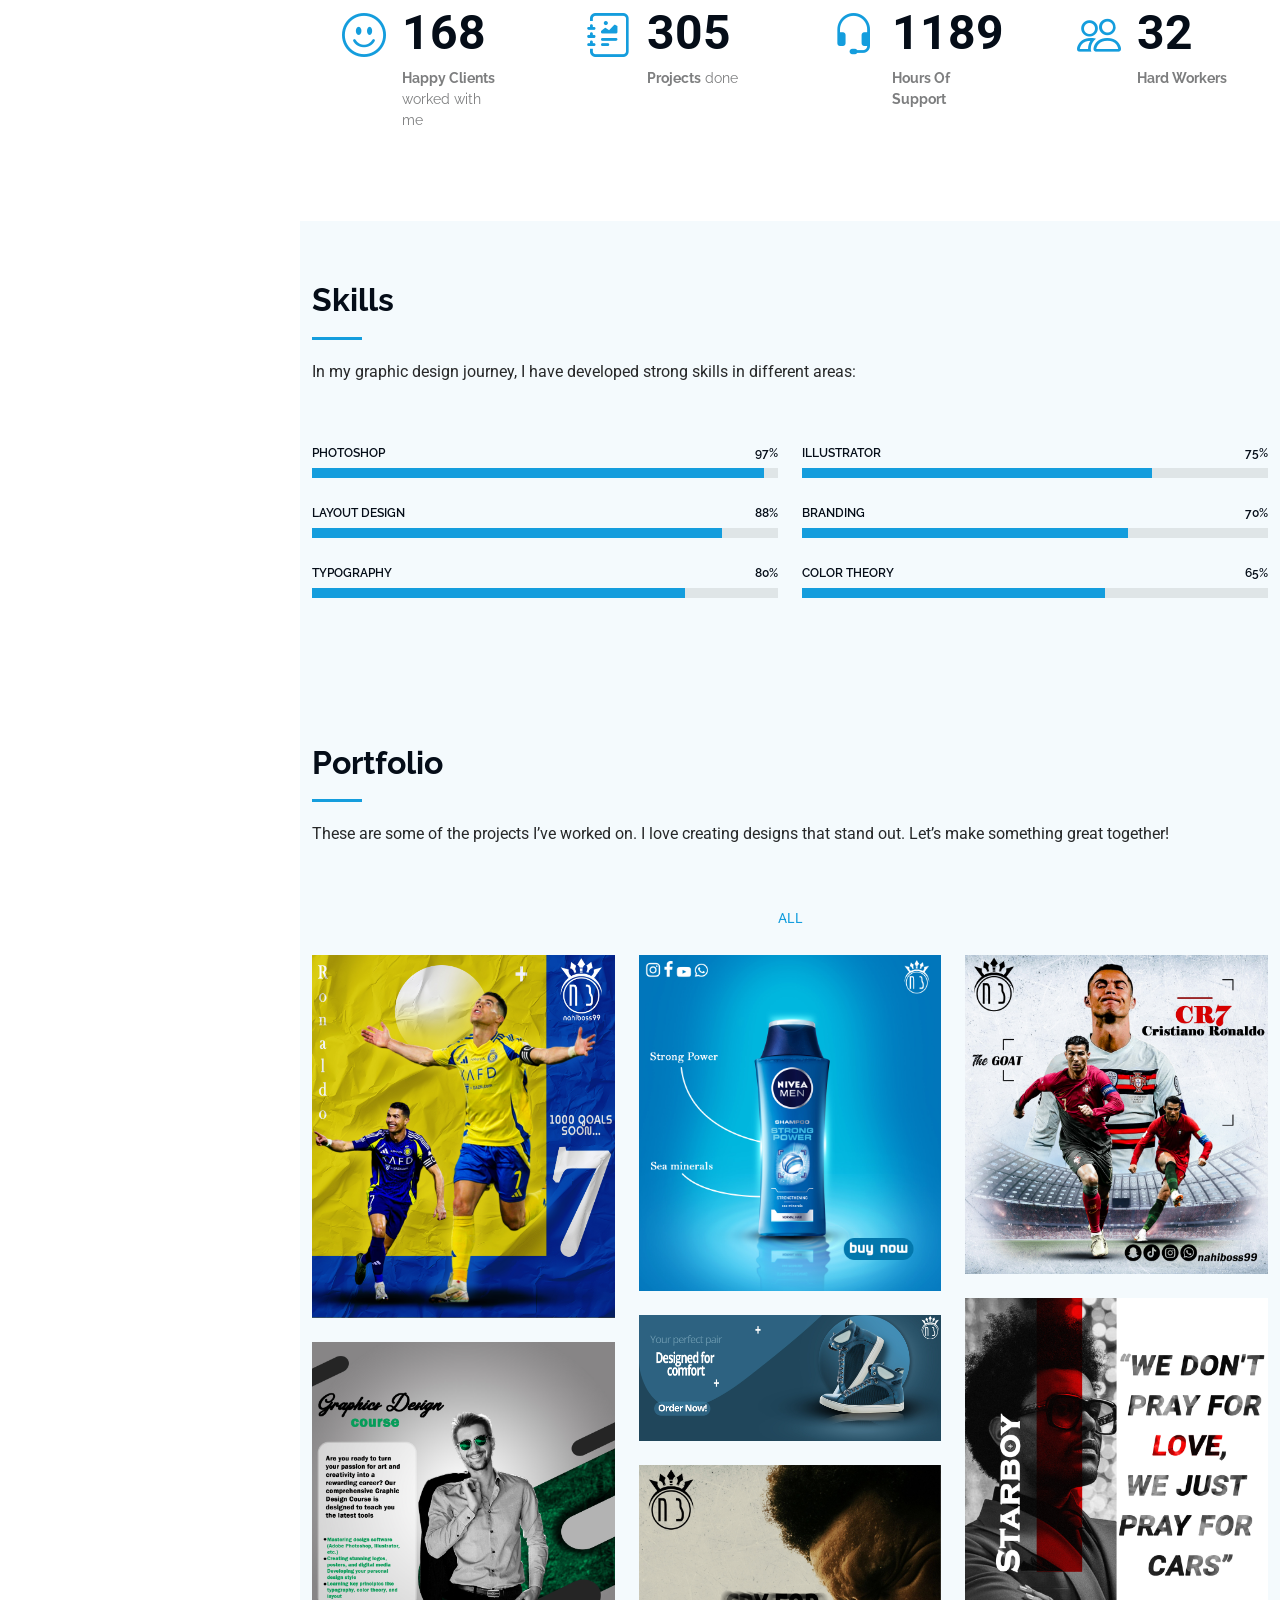
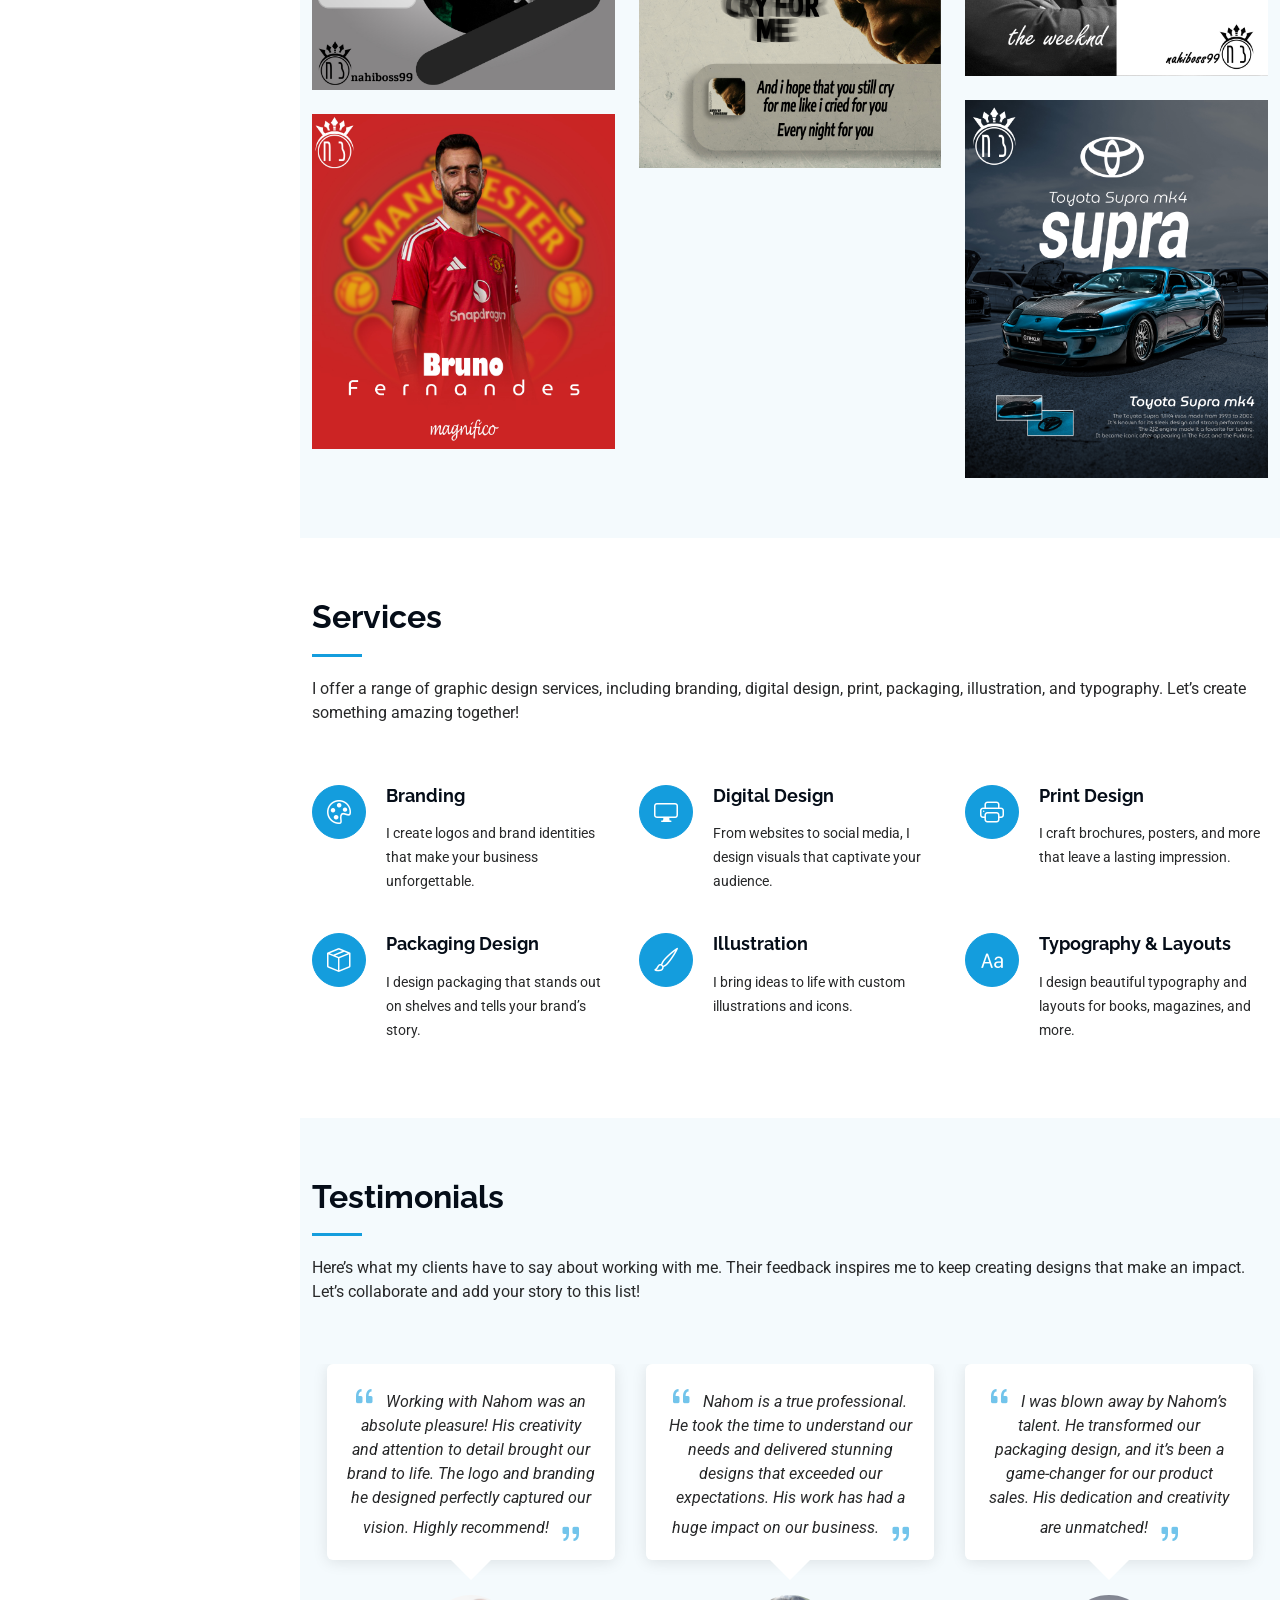
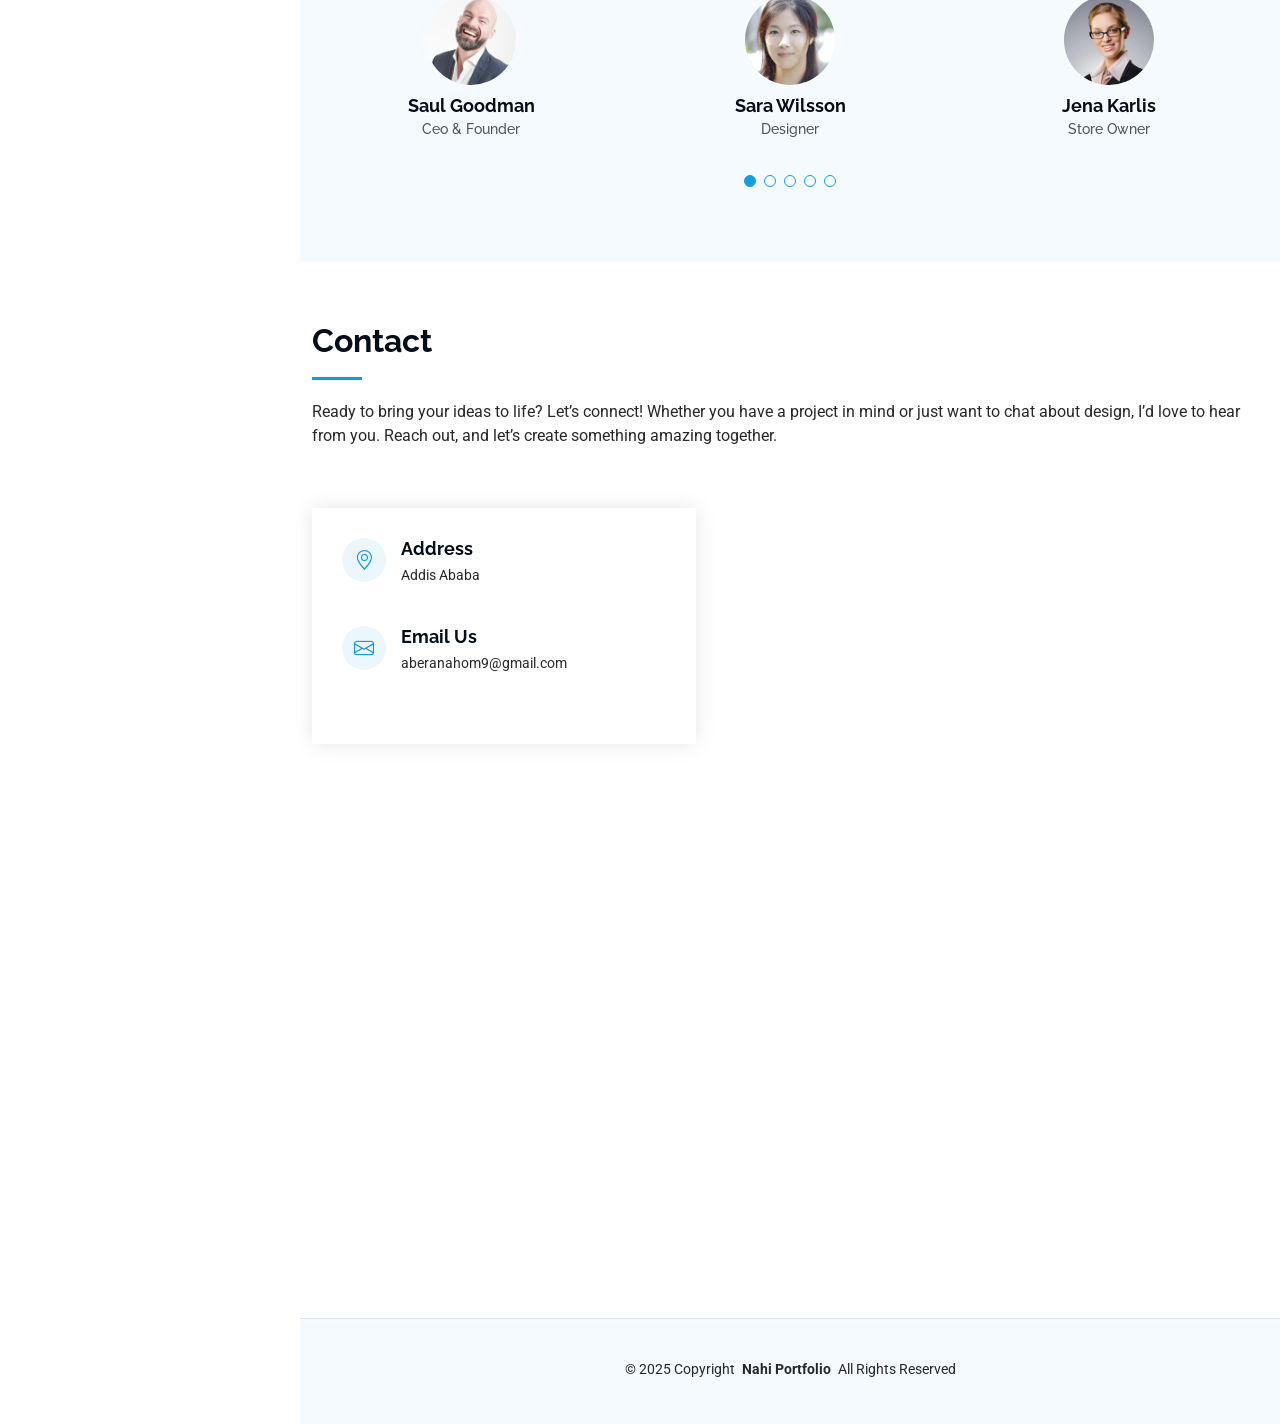
==== commit d92245fa: "Add files via upload" ====
--- a/index.html
+++ b/index.html
@@ -76,7 +76,7 @@
     <!-- Hero Section -->
     <section id="hero" class="hero section dark-background">
 
-      <img src="assets/img/yd.jpg" alt="" data-aos="fade-in" class="">
+      <img src="assets/img/icon.jpg" alt="" data-aos="fade-in" class="">
 
       <div class="container" data-aos="fade-up" data-aos-delay="100">
         <h2>Nahom</h2>
@@ -377,6 +377,43 @@
                 </div>
               </div>
             </div><!-- End Portfolio Item -->
+
+            <div class="col-lg-4 col-md-6 portfolio-item isotope-item filter-active">
+              <div class="portfolio-content h-100">
+                <img src="assets/img/portfolio/my works/heisenberg1.jpg" class="img-fluid" alt="">
+                <div class="portfolio-info">
+                  <h4>heisenberg</h4>
+                  <p>We cooked mr white!</p>
+                  <a href="assets/img/portfolio/my works/heisenberg1.jpg" title="" data-gallery="portfolio-gallery-book" class="glightbox preview-link"><i class="bi bi-zoom-in"></i></a>
+                  <a href="portfolio-details.html" title="More Details" class="details-link"><i class="bi bi-link-45deg"></i></a>
+                </div>
+              </div>
+            </div><!-- End Portfolio Item -->
+
+            <div class="col-lg-4 col-md-6 portfolio-item isotope-item filter-active">
+              <div class="portfolio-content h-100">
+                <img src="assets/img/portfolio/my works/kings life lo.jpg" class="img-fluid" alt="">
+                <div class="portfolio-info">
+                  <h4>kings life</h4>
+                  <p>Good dream</p>
+                  <a href="assets/img/portfolio/my works/kings life lo.jpg" title="" data-gallery="portfolio-gallery-book" class="glightbox preview-link"><i class="bi bi-zoom-in"></i></a>
+                  <a href="portfolio-details.html" title="More Details" class="details-link"><i class="bi bi-link-45deg"></i></a>
+                </div>
+              </div>
+            </div><!-- End Portfolio Item -->
+
+            <div class="col-lg-4 col-md-6 portfolio-item isotope-item filter-active">
+              <div class="portfolio-content h-100">
+                <img src="assets/img/portfolio/my works/teddy future.jpg" class="img-fluid" alt="">
+                <div class="portfolio-info">
+                  <h4>Teddy Afro</h4>
+                  <p>Tikur Sew</p>
+                  <a href="assets/img/portfolio/my works/teddy future.jpg" title="" data-gallery="portfolio-gallery-book" class="glightbox preview-link"><i class="bi bi-zoom-in"></i></a>
+                  <a href="portfolio-details.html" title="More Details" class="details-link"><i class="bi bi-link-45deg"></i></a>
+                </div>
+              </div>
+            </div><!-- End Portfolio Item -->
+
 
           </div><!-- End Portfolio Container -->
 
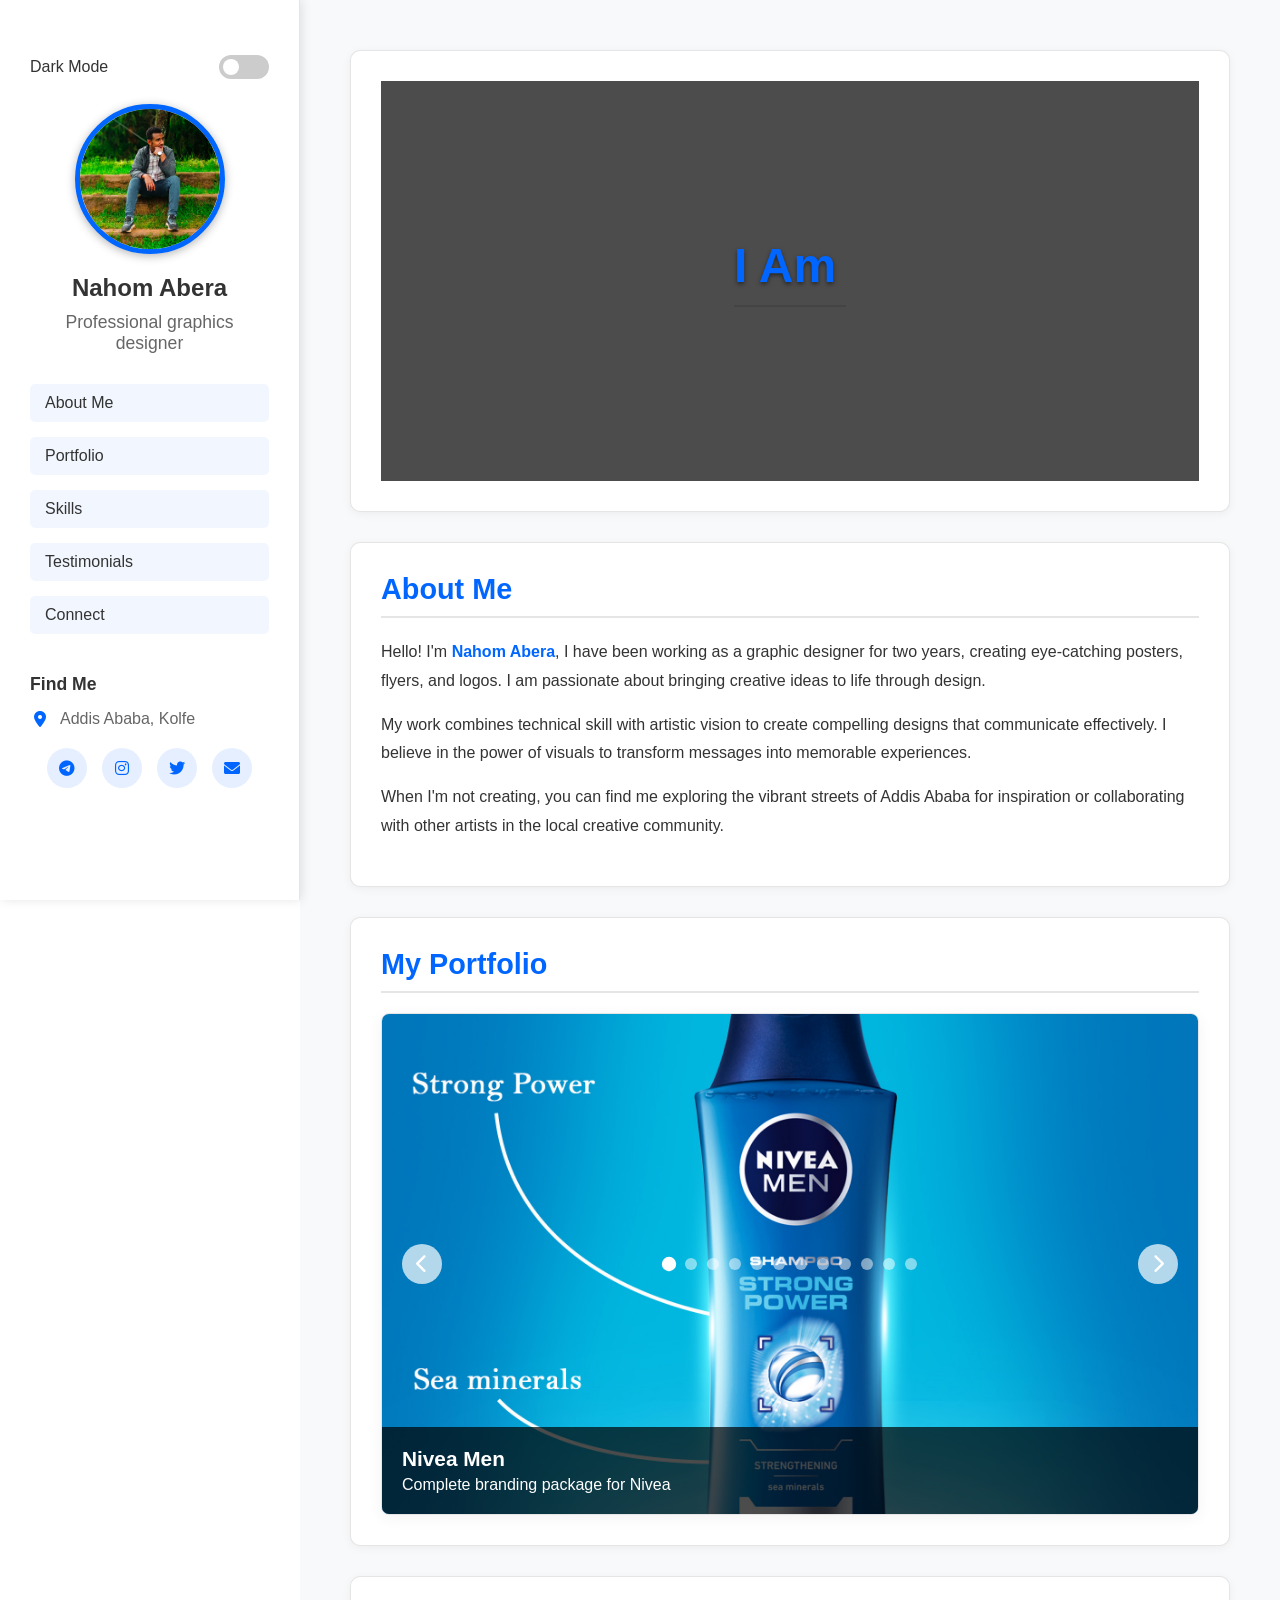
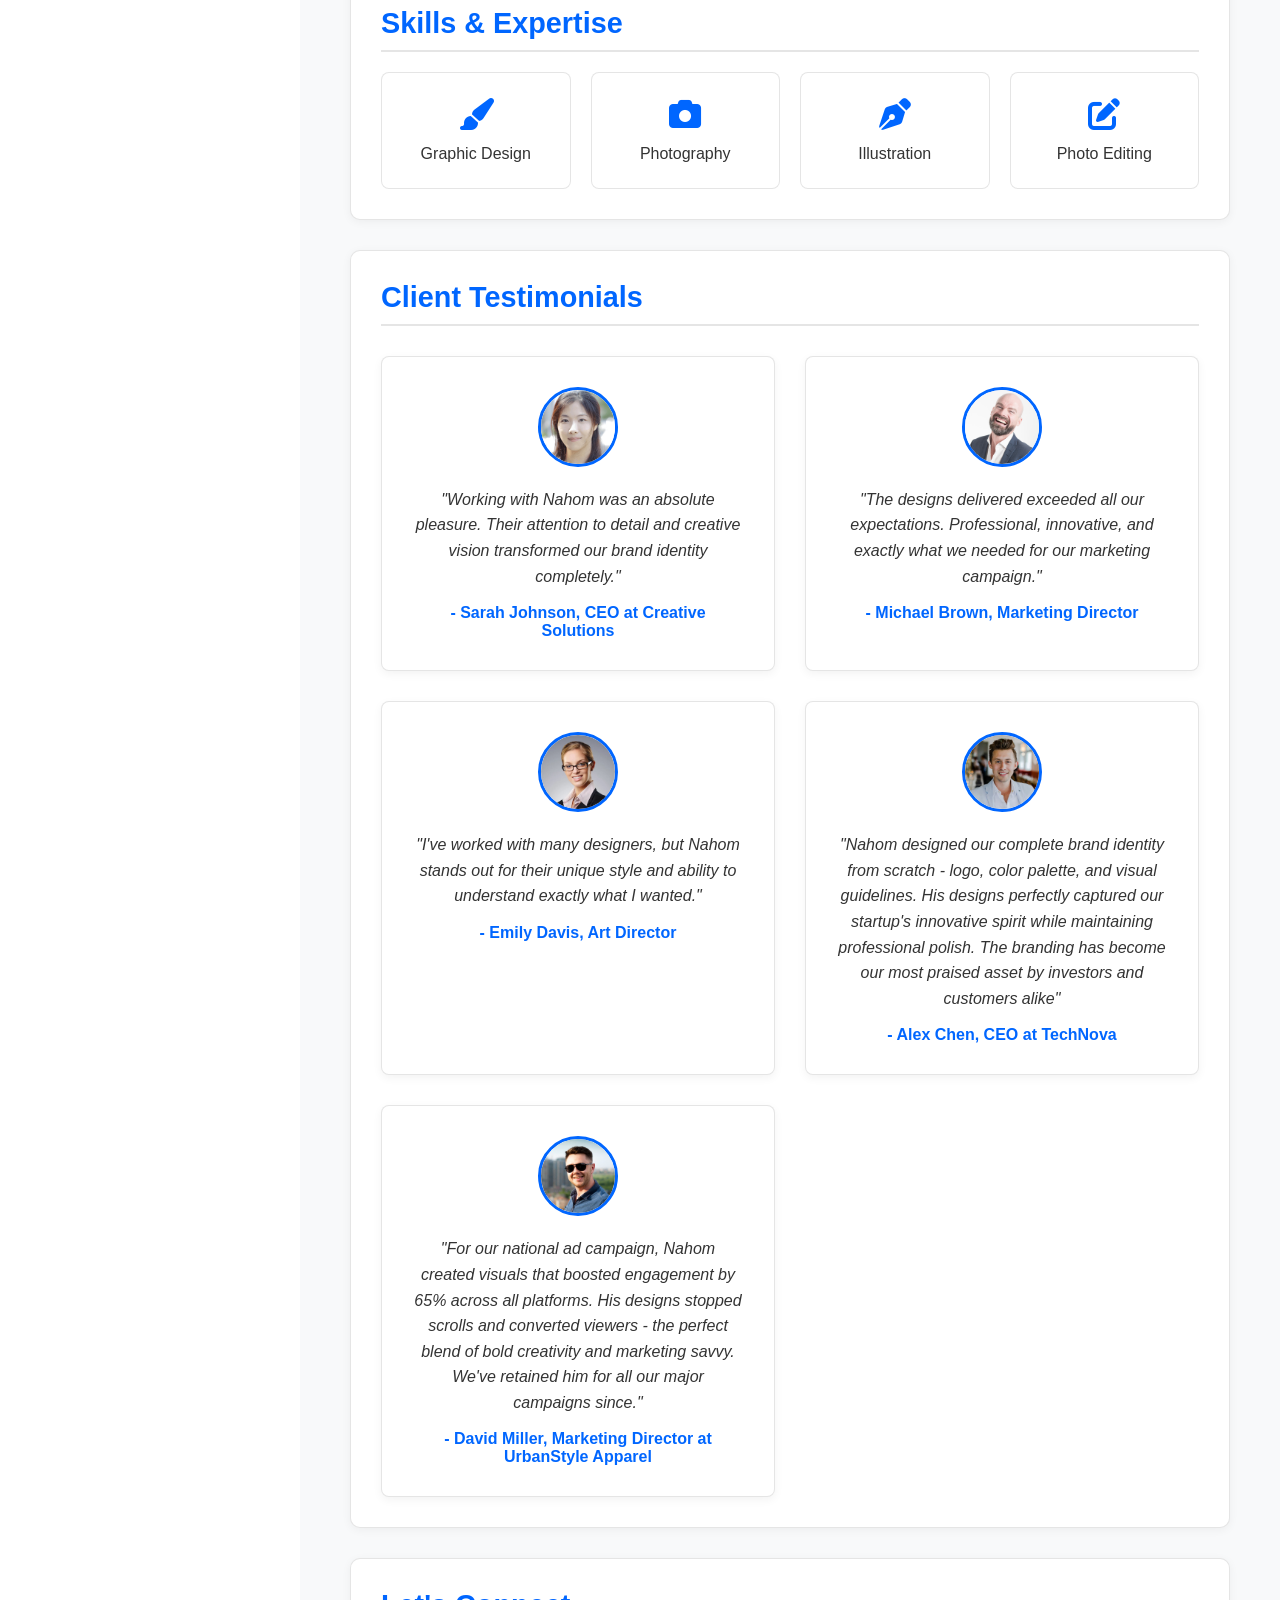
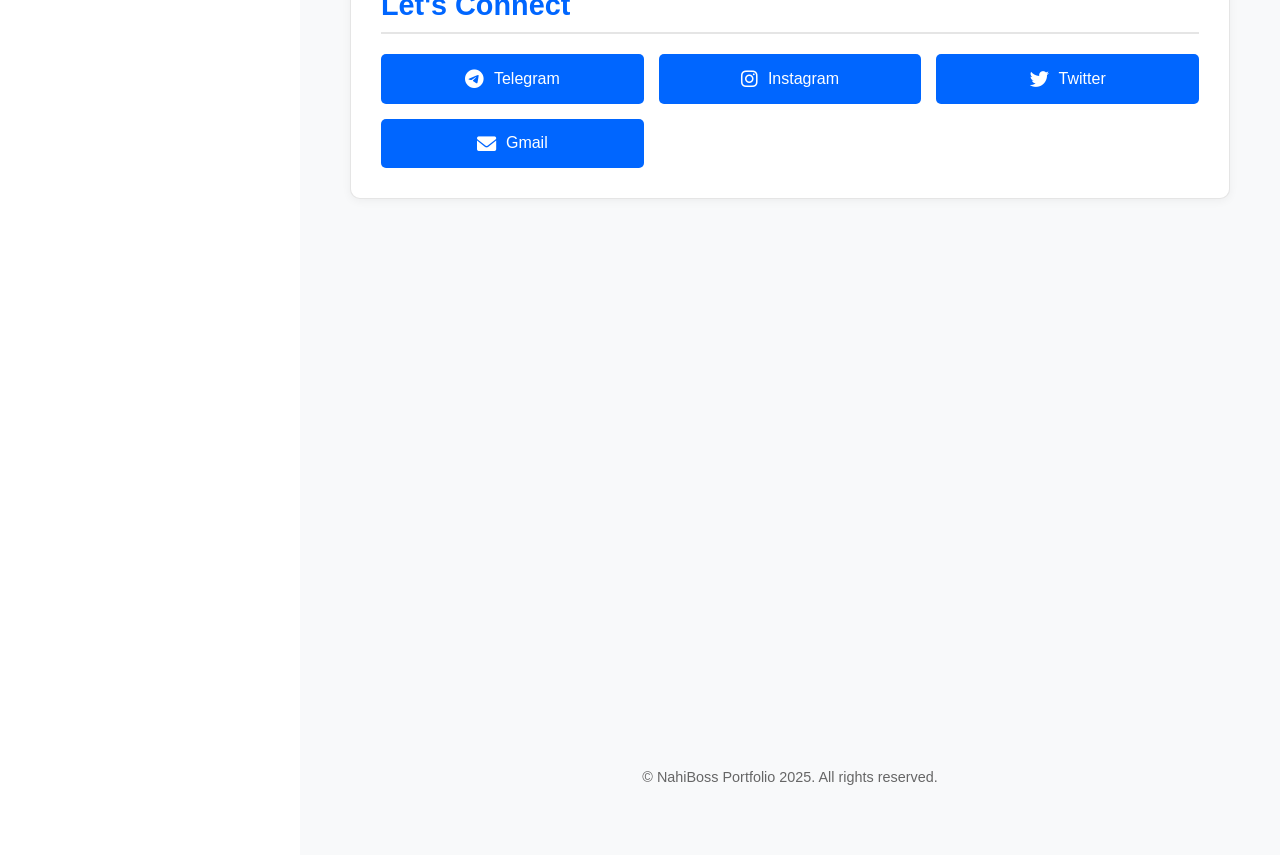
==== commit d6ca3d22: "Add files via upload" ====
--- a/index.html
+++ b/index.html
@@ -1,715 +1,287 @@
 <!DOCTYPE html>
 <html lang="en">
-
 <head>
-  <meta charset="utf-8">
-  <meta content="width=device-width, initial-scale=1.0" name="viewport">
-  <title>Nahi portfolio</title>
-  <meta content="" name="description">
-  <meta content="" name="keywords">
-
-  <!-- Favicons -->
-  <link href="assets/img/images.png" rel="icon">
-  <link href="assets/img/images.png" rel="-icon">
-
-  <!-- Fonts -->
-  <link href="https://fonts.googleapis.com" rel="preconnect">
-  <link href="https://fonts.gstatic.com" rel="preconnect" crossorigin>
-  <link href="https://fonts.googleapis.com/css2?family=Roboto:ital,wght@0,100;0,300;0,400;0,500;0,700;0,900;1,100;1,300;1,400;1,500;1,700;1,900&family=Poppins:ital,wght@0,100;0,200;0,300;0,400;0,500;0,600;0,700;0,800;0,900;1,100;1,200;1,300;1,400;1,500;1,600;1,700;1,800;1,900&family=Raleway:ital,wght@0,100;0,200;0,300;0,400;0,500;0,600;0,700;0,800;0,900;1,100;1,200;1,300;1,400;1,500;1,600;1,700;1,800;1,900&display=swap" rel="stylesheet">
-
-  <!-- Vendor CSS Files -->
-  <link href="assets/vendor/bootstrap/css/bootstrap.min.css" rel="stylesheet">
-  <link href="assets/vendor/bootstrap-icons/bootstrap-icons.css" rel="stylesheet">
-  <link href="assets/vendor/aos/aos.css" rel="stylesheet">
-  <link href="assets/vendor/glightbox/css/glightbox.min.css" rel="stylesheet">
-  <link href="assets/vendor/swiper/swiper-bundle.min.css" rel="stylesheet">
-
-  <!-- Main CSS File -->
-  <link href="assets/css/main.css" rel="stylesheet">
-
-  
+    <meta charset="UTF-8">
+    <meta name="viewport" content="width=device-width, initial-scale=1.0">
+    <title>NahiBoss Portfolio</title>
+    <link rel="stylesheet" href="css/style.css">
+    <link rel="stylesheet" href="https://cdnjs.cloudflare.com/ajax/libs/font-awesome/6.0.0-beta3/css/all.min.css">
+    <link rel="icon" href="img/images.png" type="image/x-icon">
 </head>
-
-<body class="index-page">
-
-  <header id="header" class="header dark-background d-flex flex-column">
-    <i class="header-toggle d-xl-none bi bi-list"></i>
-
-    <div class="profile-img">
-      <img src="assets/img/final1.jpg" alt="" class="img-fluid rounded-circle">
+<body class="light-theme">
+    <!-- Sidebar Toggle -->
+    <div class="sidebar-toggle">
+        <i class="fas fa-bars"></i>
     </div>
 
-    <a href="index.html" class="logo d-flex align-items-center justify-content-center">
-      <!-- Uncomment the line below if you also wish to use an image logo -->
-      
-      <h1 class="sitename">Nahom</h1>
-    </a>
-
-    <div class="social-links text-center">
-      
-      <a href="https://x.com/aberanahom9" class="twitter" target="_blank"><i class="bi bi-twitter-x"></i></a>
-      <a href="https://web.facebook.com/profile.php?id=100070080795806" class="facebook" target="_blank"><i class="bi bi-facebook"></i></a>
-      <a href="https://instagram.com/nahiboss99" class="instagram" target="_blank"><i class="bi bi-instagram"></i></a>
-     
-      <!-- Telegram Link -->
-      <a href="https://t.me/nahiboss99" class="telegram" target="_blank"><i class="bi bi-telegram"></i></a>
-      <!-- Gmail Link -->
-      <a href="mailto:aberanahom9@gmail.com" class="gmail" target="_blank"><i class="bi bi-envelope"></i></a>
+    <!-- Sidebar -->
+    <aside class="sidebar">
+        <div class="sidebar-close">
+            <i class="fas fa-times"></i>
+        </div>
+        
+        <!-- Theme Toggle -->
+        <div class="theme-toggle">
+            <span>Dark Mode</span>
+            <label class="switch">
+                <input type="checkbox" id="themeToggle">
+                <span class="slider round"></span>
+            </label>
+        </div>
+        
+        <img src="img/IMG_20250707_152507_445.jpg" alt="Profile Image" class="profile-img">
+        <h1>Nahom Abera</h1>
+        <h2>Professional graphics designer</h2>
+        
+        <ul class="nav-menu">
+            <li><a href="#about" class="active">About Me</a></li>
+            <li><a href="#portfolio">Portfolio</a></li>
+            <li><a href="#skills">Skills</a></li>
+            <li><a href="#testimonials">Testimonials</a></li>
+            <li><a href="#contact">Connect</a></li>
+        </ul>
+        
+        <div class="contact-info">
+            <h3>Find Me</h3>
+            <p><i class="fas fa-map-marker-alt"></i> Addis Ababa, Kolfe</p>
+        </div>
+        
+        <div class="social-links">
+            <a href="https://t.me/nahiboss99" target="_blank"><i class="fab fa-telegram"></i></a>
+            <a href="https://instagram.com/nahiboss99" target="_blank"><i class="fab fa-instagram"></i></a>
+            <a href="https://x.com/aberanahom9" target="_blank"><i class="fab fa-twitter"></i></a>
+            <a href="mailto:aberanahom9@gmail.com"><i class="fas fa-envelope"></i></a>
+        </div>
+    </aside>
+    
+    <!-- Main Content -->
+    <main class="main-content">
+        <!-- Hero Section with Dynamic Title -->
+        <section class="hero">
+            <div class="landscape-bg">
+                <div class="hero-content">
+                    
+                    <h2 class="dynamic-title-container">I Am <span class="dynamic-title"></span></h2>
+                </div>
+            </div>
+        </section>
+
+        <!-- About Section -->
+        <section id="about" class="about">
+            <h2>About Me</h2>
+            <p>Hello! I'm <span class="highlight">Nahom Abera</span>, I have been working as a graphic designer for two years, creating eye-catching posters, flyers, and logos. I am passionate about bringing creative ideas to life through design.</p>
+            
+            <p>My work combines technical skill with artistic vision to create compelling designs that communicate effectively. I believe in the power of visuals to transform messages into memorable experiences.</p>
+            
+            <p>When I'm not creating, you can find me exploring the vibrant streets of Addis Ababa for inspiration or collaborating with other artists in the local creative community.</p>
+        </section>
+        
+        <!-- Portfolio Section -->
+        <section id="portfolio">
+            <h2>My Portfolio</h2>
+            <div class="gallery-container">
+                <div class="gallery-slider">
+                    <div class="slide active">
+                        <img src="img/portfolio/my works/nivea poster.jpg" alt="Design Project 1">
+                        <div class="slide-info">
+                            <h3>Nivea Men</h3>
+                            <p>Complete branding package for Nivea</p>
+                        </div>
+                    </div>
+                    <div class="slide">
+                        <img src="img/portfolio/my works/ronaldo poster.jpg" alt="">
+                        <div class="slide-info">
+                            <h3>CR7</h3>
+                            <p>The Goat</p>
+                        </div>
+                    </div>
+                    <div class="slide">
+                        <img src="img/portfolio/my works/supra mk4 design.jpg" alt="">
+                        <div class="slide-info">
+                            <h3>supra</h3>
+                            <p>one of the most viral cars out there SUPRA MK4</p>
+                        </div>
+                    </div>
+                    <div class="slide">
+                        <img src="img/portfolio/my works/bruno.jpg" alt="">
+                        <div class="slide-info">
+                            <h3>Bruno</h3>
+                            <p>Magnifico</p>
+                        </div>
+                    </div>
+                    <div class="slide">
+                        <img src="img/portfolio/my works/heisenberg1.jpg" alt="">
+                        <div class="slide-info">
+                            <h3>Heisenberg</h3>
+                            <p>Lets cook!</p>
+                        </div>
+                    </div>
+                    <div class="slide">
+                        <img src="img/portfolio/my works/shoe branding.jpg" alt="">
+                        <div class="slide-info">
+                            <h3>shoe branding</h3>
+                            <p>Nice shoe flyer</p>
+                        </div>
+                    </div>
+                    <div class="slide">
+                        <img src="img/portfolio/my works/the weeknd quote.jpg" alt="">
+                        <div class="slide-info">
+                            <h3>Weeknd</h3>
+                            <p>Star Boy!</p>
+                        </div>
+                    </div>
+                    <div class="slide">
+                        <img src="img/portfolio/my works/cr7 al-nasser.jpg" alt="">
+                        <div class="slide-info">
+                            <h3>siuuuu!</h3>
+                            <p>Another work for my Goat</p>
+                        </div>
+                    </div>
+                    <div class="slide">
+                        <img src="img/portfolio/my works/kings life lo.jpg" alt="">
+                        <div class="slide-info">
+                            <h3>King</h3>
+                            <p>In dream</p>
+                        </div>
+                    </div>
+                    <div class="slide">
+                        <img src="img/portfolio/my works/teddy future.jpg" alt="">
+                        <div class="slide-info">
+                            <h3>Teddy Afro</h3>
+                            <p>Tikur Sew</p>
+                        </div>
+                    </div>
+                    <div class="slide">
+                        <img src="img/portfolio/my works/cry for me the weeknd,.jpg" alt="">
+                        <div class="slide-info">
+                            <h3>Weeknd</h3>
+                            <p>Cry For Me</p>
+                        </div>
+                    </div>
+                    <div class="slide">
+                        <img src="img/portfolio/my works/graphics design course.jpg" alt="">
+                        <div class="slide-info">
+                            <h3>Poster</h3>
+                            <p> Eye-catching</p>
+                        </div>
+                    </div>
+                </div>
+                <div class="gallery-controls">
+                    <button class="prev-btn"><i class="fas fa-chevron-left"></i></button>
+                    <div class="dots-container"></div>
+                    <button class="next-btn"><i class="fas fa-chevron-right"></i></button>
+                </div>
+            </div>
+        </section>
+        
+        <!-- Skills Section -->
+        <section id="skills">
+            <h2>Skills & Expertise</h2>
+            <div class="skills-grid">
+                <div class="skill-item">
+                    <i class="fas fa-paint-brush"></i>
+                    <p>Graphic Design</p>
+                </div>
+                <div class="skill-item">
+                    <i class="fas fa-camera"></i>
+                    <p>Photography</p>
+                </div>
+                <div class="skill-item">
+                    <i class="fas fa-pen-nib"></i>
+                    <p>Illustration</p>
+                </div>
+                <div class="skill-item">
+                    <i class="fas fa-edit"></i>
+                    <p>Photo Editing</p>
+                </div>
+            </div>
+        </section>
+
+        <!-- Testimonials Section -->
+        <section id="testimonials">
+            <h2>Client Testimonials</h2>
+            <div class="testimonials-container">
+                <div class="testimonial">
+                    <div class="client-photo">
+                        <img src="img/testimonials/testimonials-2.jpg" alt="Client 1">
+                    </div>
+                    <div class="testimonial-content">
+                        <p class="testimonial-text">"Working with Nahom was an absolute pleasure. Their attention to detail and creative vision transformed our brand identity completely."</p>
+                        <p class="client-name">- Sarah Johnson, CEO at Creative Solutions</p>
+                    </div>
+                </div>
+                <div class="testimonial">
+                    <div class="client-photo">
+                        <img src="img/testimonials/testimonials-1.jpg" alt="Client 2">
+                    </div>
+                    <div class="testimonial-content">
+                        <p class="testimonial-text">"The designs delivered exceeded all our expectations. Professional, innovative, and exactly what we needed for our marketing campaign."</p>
+                        <p class="client-name">- Michael Brown, Marketing Director</p>
+                    </div>
+                </div>
+                
+                <div class="testimonial">
+                    <div class="client-photo">
+                        <img src="img/testimonials/testimonials-3.jpg" alt="Client 3">
+                    </div>
+                    <div class="testimonial-content">
+                        <p class="testimonial-text">"I've worked with many designers, but Nahom stands out for their unique style and ability to understand exactly what I wanted."</p>
+                        <p class="client-name">- Emily Davis, Art Director</p>
+                    </div>
+                </div>
+                <div class="testimonial">
+                    <div class="client-photo">
+                        <img src="img/testimonials/testimonials-4.jpg" alt="Client 3">
+                    </div>
+                    <div class="testimonial-content">
+                        <p class="testimonial-text">"Nahom designed our complete brand identity from scratch - logo, color palette, and visual guidelines. His designs perfectly captured our startup's innovative spirit while maintaining professional polish. The branding has become our most praised asset by investors and customers alike"</p>
+                        <p class="client-name">-  Alex Chen, CEO at TechNova</p>
+                    </div>
+                </div>
+                <div class="testimonial">
+                    <div class="client-photo">
+                        <img src="img/testimonials/testimonials-5.jpg" alt="Client 3">
+                    </div>
+                    <div class="testimonial-content">
+                        <p class="testimonial-text">"For our national ad campaign, Nahom created visuals that boosted engagement by 65% across all platforms. His designs stopped scrolls and converted viewers - the perfect blend of bold creativity and marketing savvy. We've retained him for all our major campaigns since."</p>
+                        <p class="client-name">- David Miller, Marketing Director at UrbanStyle Apparel</p>
+                    </div>
+                </div>
+            </div>
+        </section>
+        
+        <!-- Connect Section -->
+        <section id="contact">
+            <h2>Let's Connect</h2>
+            <div class="connect-options">
+                <a href="https://t.me/nahiboss99" class="connect-btn" target="_blank">
+                    <i class="fab fa-telegram"></i> Telegram
+                </a>
+                <a href="https://instagram.com/nahiboss99" class="connect-btn" target="_blank">
+                    <i class="fab fa-instagram"></i> Instagram
+                </a>
+                <a href="https://x.com/aberanahom9" class="connect-btn" target="_blank">
+                    <i class="fab fa-twitter"></i> Twitter
+                </a>
+                <a href="mailto:aberanahom9@gmail.com" class="connect-btn">
+                    <i class="fas fa-envelope"></i> Gmail
+                </a>
+            </div>
+        </section><div class="map-wrapper">
+        <iframe src="https://www.google.com/maps/embed?pb=!1m18!1m12!1m3!1d9876.845802263695!2d38.6778314!3d9.0123404!2m3!1f0!2f0!3f0!3m2!1i1024!2i768!4f13.1!3m3!1m2!1s0x164b86bb65e6eeb3%3A0xc4c0038465c8e3d3!2sKolfe%20Keranio%2C%20Addis%20Ababa!5e0!3m2!1sen!2sus!4v1721897282324!5m2!1sen!2sus" width="600" height="450" style="border:0;" allowfullscreen="" loading="lazy" referrerpolicy="no-referrer-when-downgrade"></iframe>
+        </div>
+        
+        <!-- Copyright Footer -->
+        <footer class="copyright">
+            <p>&copy; NahiBoss Portfolio 2025. All rights reserved.</p>
+        </footer>
+    </main>
+
+    <!-- Back to Top Button -->
+    <div class="back-to-top">
+        <i class="fas fa-arrow-up"></i>
     </div>
 
-    <nav id="navmenu" class="navmenu">
-      <ul>
-        <li><a href="#hero" class="active"><i class="bi bi-house navicon"></i>Home</a></li>
-        <li><a href="#about"><i class="bi bi-person navicon"></i> About</a></li>
-       
-        <li><a href="#portfolio"><i class="bi bi-images navicon"></i> Portfolio</a></li>
-        <li><a href="#services"><i class="bi bi-hdd-stack navicon"></i> Services</a></li>
-       
-        <li><a href="#contact"><i class="bi bi-envelope navicon"></i> Contact</a></li>
-      </ul>
-    </nav>
-
-  </header>
-
-  <main class="main">
-
-    <!-- Hero Section -->
-    <section id="hero" class="hero section dark-background">
-
-      <img src="assets/img/icon.jpg" alt="" data-aos="fade-in" class="">
-
-      <div class="container" data-aos="fade-up" data-aos-delay="100">
-        <h2>Nahom</h2>
-        <p>I'm <span class="typed" data-typed-items="Graphic Designer, Creative Freelancer, Photographer,Visual Artist"></span><span class="typed-cursor typed-cursor--blink" aria-hidden="true"></span><span class="typed-cursor typed-cursor--blink" aria-hidden="true"></span></p>
-      </div>
-
-    </section><!-- /Hero Section -->
-
-    <!-- About Section -->
-    <section id="about" class="about section">
-
-      <!-- Section Title -->
-      <div class="container section-title" data-aos="fade-up">
-        <h2>About</h2>
-        <p>My name is Nahom Abera. I have been working as a graphic designer for two years, creating eye-catching posters, flyers, and logos. I am passionate about bringing creative ideas to life through design.</p>
-      </div><!-- End Section Title -->
-
-      <div class="container" data-aos="fade-up" data-aos-delay="100">
-
-        <div class="row gy-4 justify-content-center">
-          <div class="col-lg-4">
-            <img src="assets/img/final1.jpg" class="img-fluid" alt="">
-          </div>
-          <div class="col-lg-8 content">
-            <h2>Graphic Designer &amp; Visual Artist.</h2>
-            <p class="fst-italic py-3">
-              I spend most of my time working in Photoshop, refining designs, editing images, and bringing creative concepts to life. Illustrator is my second go-to tool, where I focus on creating vector graphics, logos, and detailed illustrations. These tools help me turn ideas into professional and visually engaging designs.
-            </p>
-            <div class="row">
-              <div class="col-lg-6">
-                <ul>
-                  <li><i class="bi bi-chevron-right"></i> <strong>Birthday:</strong> <span>14 May 2007</span></li>
-                  
-                  <li><i class="bi bi-chevron-right"></i> <strong>City:</strong> <span>Addis Ababa</span></li>
-                </ul>
-              </div>
-              <div class="col-lg-6">
-                <ul>
-                 
-                  <li><i class="bi bi-chevron-right"></i> <strong>Email:</strong> <span>aberanahom9@gmail.com</span></li>
-                  <li><i class="bi bi-chevron-right"></i> <strong>Freelance:</strong> <span>Available</span></li>
-                </ul>
-              </div>
-            </div>
-            <p class="py-3">
-              
-            </p>
-          </div>
-        </div>
-
-      </div>
-
-    </section><!-- /About Section -->
-
-    <!-- Stats Section -->
-    <section id="stats" class="stats section">
-
-      <div class="container" data-aos="fade-up" data-aos-delay="100">
-
-        <div class="row gy-4">
-
-          <div class="col-lg-3 col-md-6">
-            <div class="stats-item">
-              <i class="bi bi-emoji-smile"></i>
-              <span data-purecounter-start="0" data-purecounter-end="168" data-purecounter-duration="1" class="purecounter"></span>
-              <p><strong>Happy Clients</strong> <span>worked with me</span></p>
-            </div>
-          </div><!-- End Stats Item -->
-
-          <div class="col-lg-3 col-md-6">
-            <div class="stats-item">
-              <i class="bi bi-journal-richtext"></i>
-              <span data-purecounter-start="0" data-purecounter-end="305" data-purecounter-duration="1" class="purecounter"></span>
-              <p><strong>Projects</strong> <span>done</span></p>
-            </div>
-          </div><!-- End Stats Item -->
-
-          <div class="col-lg-3 col-md-6">
-            <div class="stats-item">
-              <i class="bi bi-headset"></i>
-              <span data-purecounter-start="0" data-purecounter-end="1189" data-purecounter-duration="1" class="purecounter"></span>
-              <p><strong>Hours Of Support</strong> <span></span></p>
-            </div>
-          </div><!-- End Stats Item -->
-
-          <div class="col-lg-3 col-md-6">
-            <div class="stats-item">
-              <i class="bi bi-people"></i>
-              <span data-purecounter-start="0" data-purecounter-end="32" data-purecounter-duration="1" class="purecounter"></span>
-              <p><strong>Hard Workers</strong> <span></span></p>
-            </div>
-          </div><!-- End Stats Item -->
-
-        </div>
-
-      </div>
-
-    </section><!-- /Stats Section -->
-
-    <!-- Skills Section -->
-    <section id="skills" class="skills section light-background">
-
-      <!-- Section Title -->
-      <div class="container section-title" data-aos="fade-up">
-        <h2>Skills</h2>
-        <p>In my graphic design journey, I have developed strong skills in different areas:</p>
-      </div><!-- End Section Title -->
-
-      <div class="container" data-aos="fade-up" data-aos-delay="100">
-
-        <div class="row skills-content skills-animation">
-
-          <div class="col-lg-6">
-
-            <div class="progress">
-              <span class="skill"><span>photoshop</span> <i class="val">97%</i></span>
-              <div class="progress-bar-wrap">
-                <div class="progress-bar" role="progressbar" aria-valuenow="97" aria-valuemin="0" aria-valuemax="100"></div>
-              </div>
-            </div><!-- End Skills Item -->
-
-            <div class="progress">
-              <span class="skill"><span>Layout Design</span> <i class="val">88%</i></span>
-              <div class="progress-bar-wrap">
-                <div class="progress-bar" role="progressbar" aria-valuenow="88" aria-valuemin="0" aria-valuemax="100"></div>
-              </div>
-            </div><!-- End Skills Item -->
-
-            <div class="progress">
-              <span class="skill"><span>Typography</span> <i class="val">80%</i></span>
-              <div class="progress-bar-wrap">
-                <div class="progress-bar" role="progressbar" aria-valuenow="80" aria-valuemin="0" aria-valuemax="100"></div>
-              </div>
-            </div><!-- End Skills Item -->
-
-          </div>
-
-          <div class="col-lg-6">
-
-            <div class="progress">
-              <span class="skill"><span>Illustrator</span> <i class="val">75%</i></span>
-              <div class="progress-bar-wrap">
-                <div class="progress-bar" role="progressbar" aria-valuenow="75" aria-valuemin="0" aria-valuemax="100"></div>
-              </div>
-            </div><!-- End Skills Item -->
-
-            <div class="progress">
-              <span class="skill"><span>Branding</span> <i class="val">70%</i></span>
-              <div class="progress-bar-wrap">
-                <div class="progress-bar" role="progressbar" aria-valuenow="70" aria-valuemin="0" aria-valuemax="100"></div>
-              </div>
-            </div><!-- End Skills Item -->
-
-            <div class="progress">
-              <span class="skill"><span>Color Theory</span> <i class="val">65%</i></span>
-              <div class="progress-bar-wrap">
-                <div class="progress-bar" role="progressbar" aria-valuenow="65" aria-valuemin="0" aria-valuemax="100"></div>
-              </div>
-            </div><!-- End Skills Item -->
-
-          </div>
-
-        </div>
-
-      </div>
-
-    </section><!-- /Skills Section -->
-
-    
-
-    <!-- Portfolio Section -->
-    <section id="portfolio" class="portfolio section light-background">
-
-      <!-- Section Title -->
-      <div class="container section-title" data-aos="fade-up">
-        <h2>Portfolio</h2>
-        <p>These are some of the projects I’ve worked on. I love creating designs that stand out. Let’s make something great together!</p>
-      </div><!-- End Section Title -->
-
-      <div class="container">
-
-        <div class="isotope-layout" data-default-filter="*" data-layout="masonry" data-sort="original-order">
-
-          <ul class="portfolio-filters isotope-filters" data-aos="fade-up" data-aos-delay="100">
-            <li data-filter="*" class="filter-active">All</li>
-            
-          </ul><!-- End Portfolio Filters -->
-
-          <div class="row gy-4 isotope-container" data-aos="fade-up" data-aos-delay="200">
-
-            <div class="col-lg-4 col-md-6 portfolio-item isotope-item filter-active">
-              <div class="portfolio-content h-100">
-                <img src="assets/img/portfolio/my works/cr7 al-nasser.jpg" class="img-fluid" alt="">
-                <div class="portfolio-info">
-                  <h4>CR 7</h4>
-                  <p> social-media poster for my goat </p>
-                  <a href="assets/img/portfolio/my works/cr7 al-nasser.jpg" title="" data-gallery="portfolio-gallery-app" class="glightbox preview-link"><i class="bi bi-zoom-in"></i></a>
-                  <a href="portfolio-details.html" title="More Details" class="details-link"><i class="bi bi-link-45deg"></i></a>
-                </div>
-              </div>
-            </div><!-- End Portfolio Item -->
-
-            <div class="col-lg-4 col-md-6 portfolio-item isotope-item filter-active">
-              <div class="portfolio-content h-100">
-                <img src="assets/img/portfolio/my works/nivea poster.jpg" class="img-fluid" alt="">
-                <div class="portfolio-info">
-                  <h4>Nivea product</h4>
-                  <p>Nivea Shampoo branding </p>
-                  <a href="assets/img/portfolio/my works/nivea poster.jpg" title="" data-gallery="portfolio-gallery-product" class="glightbox preview-link"><i class="bi bi-zoom-in"></i></a>
-                  <a href="portfolio-details.html" title="More Details" class="details-link"><i class="bi bi-link-45deg"></i></a>
-                </div>
-              </div>
-            </div><!-- End Portfolio Item -->
-
-            <div class="col-lg-4 col-md-6 portfolio-item isotope-item filter-active">
-              <div class="portfolio-content h-100">
-                <img src="assets/img/portfolio/my works/ronaldo poster.jpg" class="img-fluid" alt="">
-                <div class="portfolio-info">
-                  <h4>Cristano</h4>
-                  <p> Another work for cr7 fans social-media</p>
-                  <a href="assets/img/portfolio/my works/ronaldo poster.jpg" title="" data-gallery="portfolio-gallery-branding" class="glightbox preview-link"><i class="bi bi-zoom-in"></i></a>
-                  <a href="portfolio-details.html" title="More Details" class="details-link"><i class="bi bi-link-45deg"></i></a>
-                </div>
-              </div>
-            </div><!-- End Portfolio Item -->
-
-            <div class="col-lg-4 col-md-6 portfolio-item isotope-item filter-active">
-              <div class="portfolio-content h-100">
-                <img src="assets/img/portfolio/my works/the weeknd quote.jpg" class="img-fluid" alt="">
-                <div class="portfolio-info">
-                  <h4>Weeknd</h4>
-                  <p>Quote from starboy track </p>
-                  <a href="assets/img/portfolio/my works/the weeknd quote.jpg" title="" data-gallery="portfolio-gallery-book" class="glightbox preview-link"><i class="bi bi-zoom-in"></i></a>
-                  <a href="portfolio-details.html" title="More Details" class="details-link"><i class="bi bi-link-45deg"></i></a>
-                </div>
-              </div>
-            </div><!-- End Portfolio Item -->
-
-            <div class="col-lg-4 col-md-6 portfolio-item isotope-item filter-active">
-              <div class="portfolio-content h-100">
-                <img src="assets/img/portfolio/my works/shoe branding.jpg" class="img-fluid" alt="">
-                <div class="portfolio-info">
-                  <h4>Shoe branding</h4>
-                  <p>Eye catching shoe design</p>
-                  <a href="assets/img/portfolio/my works/shoe branding.jpg" title="" data-gallery="portfolio-gallery-app" class="glightbox preview-link"><i class="bi bi-zoom-in"></i></a>
-                  <a href="portfolio-details.html" title="More Details" class="details-link"><i class="bi bi-link-45deg"></i></a>
-                </div>
-              </div>
-            </div><!-- End Portfolio Item -->
-
-            <div class="col-lg-4 col-md-6 portfolio-item isotope-item filter-active">
-              <div class="portfolio-content h-100">
-                <img src="assets/img/portfolio/my works/graphics design course.jpg" class="img-fluid" alt="">
-                <div class="portfolio-info">
-                  <h4>Gaphics design</h4>
-                  <p>Gaphics design course begginers</p>
-                  <a href="assets/img/portfolio/my works/graphics design course.jpg" title="" data-gallery="portfolio-gallery-product" class="glightbox preview-link"><i class="bi bi-zoom-in"></i></a>
-                  <a href="portfolio-details.html" title="More Details" class="details-link"><i class="bi bi-link-45deg"></i></a>
-                </div>
-              </div>
-            </div><!-- End Portfolio Item -->
-
-            <div class="col-lg-4 col-md-6 portfolio-item isotope-item filter-active">
-              <div class="portfolio-content h-100">
-                <img src="assets/img/portfolio/my works/cry for me the weeknd,.jpg" class="img-fluid" alt="">
-                <div class="portfolio-info">
-                  <h4>Cry for me </h4>
-                  <p>Simple design </p>
-                  <a href="assets/img/portfolio/my works/cry for me the weeknd,.jpg" title="" data-gallery="portfolio-gallery-branding" class="glightbox preview-link"><i class="bi bi-zoom-in"></i></a>
-                  <a href="portfolio-details.html" title="More Details" class="details-link"><i class="bi bi-link-45deg"></i></a>
-                </div>
-              </div>
-            </div><!-- End Portfolio Item -->
-
-            
-
-            <div class="col-lg-4 col-md-6 portfolio-item isotope-item filter-active">
-              <div class="portfolio-content h-100">
-                <img src="assets/img/portfolio/my works/supra mk4 design.jpg" class="img-fluid" alt="">
-                <div class="portfolio-info">
-                  <h4>Supra</h4>
-                  <p>one of the most viral cars</p>
-                  <a href="assets/img/portfolio/my works/supra mk4 design.jpg" title="" data-gallery="portfolio-gallery-app" class="glightbox preview-link"><i class="bi bi-zoom-in"></i></a>
-                  <a href="portfolio-details.html" title="More Details" class="details-link"><i class="bi bi-link-45deg"></i></a>
-                </div>
-              </div>
-            </div><!-- End Portfolio Item -->
-
-            
-            <div class="col-lg-4 col-md-6 portfolio-item isotope-item filter-active">
-              <div class="portfolio-content h-100">
-                <img src="assets/img/portfolio/my works/bruno.jpg" class="img-fluid" alt="">
-                <div class="portfolio-info">
-                  <h4>Bruno!</h4>
-                  <p>GGMU Magnifico</p>
-                  <a href="assets/img/portfolio/my works/bruno.jpg" title="" data-gallery="portfolio-gallery-book" class="glightbox preview-link"><i class="bi bi-zoom-in"></i></a>
-                  <a href="portfolio-details.html" title="More Details" class="details-link"><i class="bi bi-link-45deg"></i></a>
-                </div>
-              </div>
-            </div><!-- End Portfolio Item -->
-
-            <div class="col-lg-4 col-md-6 portfolio-item isotope-item filter-active">
-              <div class="portfolio-content h-100">
-                <img src="assets/img/portfolio/my works/heisenberg1.jpg" class="img-fluid" alt="">
-                <div class="portfolio-info">
-                  <h4>heisenberg</h4>
-                  <p>We cooked mr white!</p>
-                  <a href="assets/img/portfolio/my works/heisenberg1.jpg" title="" data-gallery="portfolio-gallery-book" class="glightbox preview-link"><i class="bi bi-zoom-in"></i></a>
-                  <a href="portfolio-details.html" title="More Details" class="details-link"><i class="bi bi-link-45deg"></i></a>
-                </div>
-              </div>
-            </div><!-- End Portfolio Item -->
-
-            <div class="col-lg-4 col-md-6 portfolio-item isotope-item filter-active">
-              <div class="portfolio-content h-100">
-                <img src="assets/img/portfolio/my works/kings life lo.jpg" class="img-fluid" alt="">
-                <div class="portfolio-info">
-                  <h4>kings life</h4>
-                  <p>Good dream</p>
-                  <a href="assets/img/portfolio/my works/kings life lo.jpg" title="" data-gallery="portfolio-gallery-book" class="glightbox preview-link"><i class="bi bi-zoom-in"></i></a>
-                  <a href="portfolio-details.html" title="More Details" class="details-link"><i class="bi bi-link-45deg"></i></a>
-                </div>
-              </div>
-            </div><!-- End Portfolio Item -->
-
-            <div class="col-lg-4 col-md-6 portfolio-item isotope-item filter-active">
-              <div class="portfolio-content h-100">
-                <img src="assets/img/portfolio/my works/teddy future.jpg" class="img-fluid" alt="">
-                <div class="portfolio-info">
-                  <h4>Teddy Afro</h4>
-                  <p>Tikur Sew</p>
-                  <a href="assets/img/portfolio/my works/teddy future.jpg" title="" data-gallery="portfolio-gallery-book" class="glightbox preview-link"><i class="bi bi-zoom-in"></i></a>
-                  <a href="portfolio-details.html" title="More Details" class="details-link"><i class="bi bi-link-45deg"></i></a>
-                </div>
-              </div>
-            </div><!-- End Portfolio Item -->
-
-
-          </div><!-- End Portfolio Container -->
-
-        </div>
-
-      </div>
-
-    </section><!-- /Portfolio Section -->
-
-    <!-- Services Section -->
-    <section id="services" class="services section">
-
-      <!-- Section Title -->
-      <div class="container section-title" data-aos="fade-up">
-        <h2>Services</h2>
-        <p>I offer a range of graphic design services, including branding, digital design, print, packaging, illustration, and typography. Let’s create something amazing together!</p>
-      </div><!-- End Section Title -->
-
-      <div class="container">
-
-        <div class="row gy-4">
-
-          <div class="col-lg-4 col-md-6 service-item d-flex" data-aos="fade-up" data-aos-delay="100">
-            <div class="icon flex-shrink-0"><i class="bi bi-palette"></i></div> 
-            <div>
-                <h4 class="title"><a class="stretched-link">Branding</a></h4>
-                <p class="description">I create logos and brand identities that make your business unforgettable.</p>
-            </div>
-        </div>
-        <!-- End Service Item -->
-        
-        <div class="col-lg-4 col-md-6 service-item d-flex" data-aos="fade-up" data-aos-delay="200">
-            <div class="icon flex-shrink-0"><i class="bi bi-display"></i></div> 
-            <div>
-                <h4 class="title"><a  class="stretched-link">Digital Design</a></h4>
-                <p class="description">From websites to social media, I design visuals that captivate your audience.</p>
-            </div>
-        </div>
-        <!-- End Service Item -->
-        
-        <div class="col-lg-4 col-md-6 service-item d-flex" data-aos="fade-up" data-aos-delay="300">
-            <div class="icon flex-shrink-0"><i class="bi bi-printer"></i></div> 
-            <div>
-                <h4 class="title"><a  class="stretched-link">Print Design</a></h4>
-                <p class="description">I craft brochures, posters, and more that leave a lasting impression.</p>
-            </div>
-        </div>
-        <!-- End Service Item -->
-        
-        <div class="col-lg-4 col-md-6 service-item d-flex" data-aos="fade-up" data-aos-delay="400">
-            <div class="icon flex-shrink-0"><i class="bi bi-box-seam"></i></div> 
-            <div>
-                <h4 class="title"><a  class="stretched-link">Packaging Design</a></h4>
-                <p class="description">I design packaging that stands out on shelves and tells your brand’s story.</p>
-            </div>
-        </div>
-        <!-- End Service Item -->
-        
-        <div class="col-lg-4 col-md-6 service-item d-flex" data-aos="fade-up" data-aos-delay="500">
-            <div class="icon flex-shrink-0"><i class="bi bi-brush"></i></div> 
-            <div>
-                <h4 class="title"><a  class="stretched-link">Illustration</a></h4>
-                <p class="description">I bring ideas to life with custom illustrations and icons.</p>
-            </div>
-        </div>
-        <!-- End Service Item -->
-        
-        <div class="col-lg-4 col-md-6 service-item d-flex" data-aos="fade-up" data-aos-delay="600">
-            <div class="icon flex-shrink-0"><i class="bi bi-type"></i></div> 
-            <div>
-                <h4 class="title"><a  class="stretched-link">Typography & Layouts</a></h4>
-                <p class="description">I design beautiful typography and layouts for books, magazines, and more.</p>
-            </div>
-        </div>
-        <!-- End Service Item -->
-        
-          </div><!-- End Service Item -->
-
-        </div>
-
-      </div>
-
-    </section><!-- /Services Section -->
-
-    <!-- Testimonials Section -->
-    <section id="testimonials" class="testimonials section light-background">
-
-      <!-- Section Title -->
-      <div class="container section-title" data-aos="fade-up">
-        <h2>Testimonials</h2>
-        <p>Here’s what my clients have to say about working with me. Their feedback inspires me to keep creating designs that make an impact. Let’s collaborate and add your story to this list!</p>
-      </div><!-- End Section Title -->
-
-      <div class="container" data-aos="fade-up" data-aos-delay="100">
-
-        <div class="swiper init-swiper">
-          <script type="application/json" class="swiper-config">
-            {
-              "loop": true,
-              "speed": 600,
-              "autoplay": {
-                "delay": 5000
-              },
-              "slidesPerView": "auto",
-              "pagination": {
-                "el": ".swiper-pagination",
-                "type": "bullets",
-                "clickable": true
-              },
-              "breakpoints": {
-                "320": {
-                  "slidesPerView": 1,
-                  "spaceBetween": 40
-                },
-                "1200": {
-                  "slidesPerView": 3,
-                  "spaceBetween": 1
-                }
-              }
-            }
-          </script>
-          <div class="swiper-wrapper">
-
-            <div class="swiper-slide">
-              <div class="testimonial-item">
-                <p>
-                  <i class="bi bi-quote quote-icon-left"></i>
-                  <span>Working with Nahom was an absolute pleasure! His creativity and attention to detail brought our brand to life. The logo and branding he designed perfectly captured our vision. Highly recommend!</span>
-                  <i class="bi bi-quote quote-icon-right"></i>
-                </p>
-                <img src="assets/img/testimonials/testimonials-1.jpg" class="testimonial-img" alt="">
-                <h3>Saul Goodman</h3>
-                <h4>Ceo &amp; Founder</h4>
-              </div>
-            </div><!-- End testimonial item -->
-
-            <div class="swiper-slide">
-              <div class="testimonial-item">
-                <p>
-                  <i class="bi bi-quote quote-icon-left"></i>
-                  <span>Nahom is a true professional. He took the time to understand our needs and delivered stunning designs that exceeded our expectations. His work has had a huge impact on our business.</span>
-                  <i class="bi bi-quote quote-icon-right"></i>
-                </p>
-                <img src="assets/img/testimonials/testimonials-2.jpg" class="testimonial-img" alt="">
-                <h3>Sara Wilsson</h3>
-                <h4>Designer</h4>
-              </div>
-            </div><!-- End testimonial item -->
-
-            <div class="swiper-slide">
-              <div class="testimonial-item">
-                <p>
-                  <i class="bi bi-quote quote-icon-left"></i>
-                  <span>I was blown away by Nahom’s talent. He transformed our packaging design, and it’s been a game-changer for our product sales. His dedication and creativity are unmatched!</span>
-                  <i class="bi bi-quote quote-icon-right"></i>
-                </p>
-                <img src="assets/img/testimonials/testimonials-3.jpg" class="testimonial-img" alt="">
-                <h3>Jena Karlis</h3>
-                <h4>Store Owner</h4>
-              </div>
-            </div><!-- End testimonial item -->
-
-            <div class="swiper-slide">
-              <div class="testimonial-item">
-                <p>
-                  <i class="bi bi-quote quote-icon-left"></i>
-                  <span>Nahom’s designs are not only beautiful but also highly effective. He helped us create a cohesive visual identity that resonates with our audience. A joy to work with!</span>
-                  <i class="bi bi-quote quote-icon-right"></i>
-                </p>
-                <img src="assets/img/testimonials/testimonials-4.jpg" class="testimonial-img" alt="">
-                <h3>Matt Brandon</h3>
-                <h4>Freelancer</h4>
-              </div>
-            </div><!-- End testimonial item -->
-
-            <div class="swiper-slide">
-              <div class="testimonial-item">
-                <p>
-                  <i class="bi bi-quote quote-icon-left"></i>
-                  <span>Nahom’s ability to translate ideas into visuals is incredible. He designed our website and social media graphics, and the results have been phenomenal. Highly skilled and easy to work with!</span>
-                  <i class="bi bi-quote quote-icon-right"></i>
-                </p>
-                <img src="assets/img/testimonials/testimonials-5.jpg" class="testimonial-img" alt="">
-                <h3>John Larson</h3>
-                <h4>Entrepreneur</h4>
-              </div>
-            </div><!-- End testimonial item -->
-
-          </div>
-          <div class="swiper-pagination"></div>
-        </div>
-
-      </div>
-
-    </section><!-- /Testimonials Section -->
-
-    <!-- Contact Section -->
-    <section id="contact" class="contact section">
-
-      <!-- Section Title -->
-      <div class="container section-title" data-aos="fade-up">
-        <h2>Contact</h2>
-        <p>Ready to bring your ideas to life? Let’s connect! Whether you have a project in mind or just want to chat about design, I’d love to hear from you. Reach out, and let’s create something amazing together.</p>
-      </div><!-- End Section Title -->
-
-      <div class="container" data-aos="fade-up" data-aos-delay="100">
-
-        <div class="row gy-4">
-
-          <div class="col-lg-5">
-
-            <div class="info-wrap">
-              <div class="info-item d-flex" data-aos="fade-up" data-aos-delay="200">
-                <i class="bi bi-geo-alt flex-shrink-0"></i>
-                <div>
-                  <h3>Address</h3>
-                  <p>Addis Ababa</p>
-                </div>
-              </div><!-- End Info Item -->
-
-              
-
-              <div class="info-item d-flex" data-aos="fade-up" data-aos-delay="400">
-                <i class="bi bi-envelope flex-shrink-0"></i>
-                <div>
-                  <h3>Email Us</h3>
-                  <p>aberanahom9@gmail.com</p>
-                </div>
-              </div><!-- End Info Item -->
-            </div>
-          </div>
-
-              <div class="map-wrapper">
-                <iframe 
-                    src="https://www.google.com/maps/embed?pb=!1m18!1m12!1m3!1d198607.4875639398!2d38.6677707!3d9.0107934!2m3!1f0!2f0!3f0!3m2!1i1024!2i768!4f13.1!3m3!1m2!1s0x164b85eb7c61f7b9%3A0x40913b66c12e76!2sAddis%20Ababa%2C%20Ethiopia!5e0!3m2!1sen!2sus!4v1710483675432!5m2!1sen!2sus" 
-                    width="600" 
-                    height="450" 
-                    allowfullscreen="" 
-                    loading="lazy" 
-                    referrerpolicy="no-referrer-when-downgrade">
-                </iframe>
-            </div>
-            
-
-
-            
-
-          
-<!-- End Contact Form -->
-
-        </div>
-
-      </div>
-
-    </section><!-- /Contact Section -->
-
-  </main>
-
-  <footer id="footer" class="footer position-relative light-background">
-
-    <div class="container">
-      <div class="copyright text-center ">
-        <p>© <span>2025 Copyright</span> <strong class="px-1 sitename">Nahi Portfolio</strong> <span>All Rights Reserved</span></p>
-      </div>
-      <div class="credits">
-        <!-- All the links in the footer should remain intact. -->
-        <!-- You can delete the links only if you've purchased the pro version. -->
-        <!-- Licensing information: https://bootstrapmade.com/license/ -->
-        <!-- Purchase the pro version with working PHP/AJAX contact form: [buy-url] -->
-        
-      </div>
-    </div>
-
-  </footer>
-
-  <!-- Scroll Top -->
-  <a href="#" id="scroll-top" class="scroll-top d-flex align-items-center justify-content-center"><i class="bi bi-arrow-up-short"></i></a>
-
-  <!-- Preloader -->
-  <div id="preloader"></div>
-
-  <!-- Vendor JS Files -->
-  <script src="assets/vendor/bootstrap/js/bootstrap.bundle.min.js"></script>
-  <script src="assets/vendor/php-email-form/validate.js"></script>
-  <script src="assets/vendor/aos/aos.js"></script>
-  <script src="assets/vendor/typed.js/typed.umd.js"></script>
-  <script src="assets/vendor/purecounter/purecounter_vanilla.js"></script>
-  <script src="assets/vendor/waypoints/noframework.waypoints.js"></script>
-  <script src="assets/vendor/glightbox/js/glightbox.min.js"></script>
-  <script src="assets/vendor/imagesloaded/imagesloaded.pkgd.min.js"></script>
-  <script src="assets/vendor/isotope-layout/isotope.pkgd.min.js"></script>
-  <script src="assets/vendor/swiper/swiper-bundle.min.js"></script>
-
-  <!-- Main JS File -->
-  <script src="assets/js/main.js"></script>
-
+    <script src="js/script.js"></script>
 </body>
-
 </html>
--- a/css/style.css
+++ b/css/style.css
@@ -0,0 +1,863 @@
+/* Global Styles */
+:root {
+    --primary-color: #0066ff;
+    --primary-light: #4d94ff;
+    --dark-color: #ffffff;
+    --darker-color: #f8f9fa;
+    --light-color: #ffffff;
+    --lighter-color: #f8f9fa;
+    --text-color: #333333;
+    --text-light: #666666;
+    --section-bg: #ffffff;
+    --section-shadow: rgba(0, 0, 0, 0.05);
+    --border-color: rgba(0, 0, 0, 0.1);
+}
+
+body.dark-theme {
+    --primary-color: #0066ff;
+    --primary-light: #4d94ff;
+    --dark-color: #000000;
+    --darker-color: #121212;
+    --light-color: #121212;
+    --lighter-color: #1e1e1e;
+    --text-color: #f5f5f5;
+    --text-light: #bbbbbb;
+    --section-bg: #1e1e1e;
+    --section-shadow: rgba(0, 0, 0, 0.3);
+    --border-color: rgba(255, 255, 255, 0.1);
+}
+
+* {
+    margin: 0;
+    padding: 0;
+    box-sizing: border-box;
+    font-family: 'Segoe UI', Tahoma, Geneva, Verdana, sans-serif;
+    transition: background-color 0.3s ease, color 0.3s ease, border-color 0.3s ease;
+}
+
+body {
+    display: flex;
+    min-height: 100vh;
+    background-color: var(--light-color);
+    color: var(--text-color);
+    position: relative;
+}
+
+/* Main Content Styles */
+.main-content {
+    flex: 1;
+    margin-left: 300px;
+    padding: 50px;
+    transition: margin-left 0.3s ease;
+    background-color: var(--lighter-color);
+}
+
+section {
+    background-color: var(--section-bg);
+    border-radius: 10px;
+    padding: 30px;
+    margin-bottom: 30px;
+    box-shadow: 0 2px 10px var(--section-shadow);
+    border: 1px solid var(--border-color);
+}
+
+section h2 {
+    color: var(--primary-color);
+    margin-bottom: 20px;
+    padding-bottom: 10px;
+    border-bottom: 2px solid var(--border-color);
+    font-size: 1.8rem;
+}
+
+.about p {
+    line-height: 1.8;
+    margin-bottom: 15px;
+    color: var(--text-color);
+}
+
+.highlight {
+    color: var(--primary-color);
+    font-weight: 600;
+}
+
+/* Sidebar Styles */
+.sidebar {
+    width: 300px;
+    background-color: var(--light-color);
+    padding: 30px;
+    position: fixed;
+    height: 100vh;
+    overflow-y: auto;
+    z-index: 100;
+    transition: transform 0.3s ease;
+    box-shadow: 2px 0 10px rgba(0, 0, 0, 0.1);
+    border-right: 1px solid var(--border-color);
+}
+
+.sidebar.active {
+    transform: translateX(0);
+}
+
+.sidebar-close {
+    position: absolute;
+    top: 20px;
+    right: 20px;
+    color: var(--text-color);
+    font-size: 1.5rem;
+    cursor: pointer;
+    transition: all 0.3s ease;
+    display: none;
+}
+
+.sidebar-close:hover {
+    color: var(--primary-color);
+    transform: rotate(90deg);
+}
+
+.profile-img {
+    width: 150px;
+    height: 150px;
+    border-radius: 50%;
+    object-fit: cover;
+    margin: 0 auto 20px;
+    display: block;
+    border: 5px solid var(--primary-color);
+    box-shadow: 0 2px 10px rgba(0, 0, 0, 0.3);
+}
+
+.sidebar h1 {
+    text-align: center;
+    margin-bottom: 10px;
+    color: var(--text-color);
+}
+
+.sidebar h2 {
+    text-align: center;
+    font-size: 1.1rem;
+    color: var(--text-light);
+    margin-bottom: 30px;
+    font-weight: normal;
+}
+
+.nav-menu {
+    list-style: none;
+    margin-bottom: 40px;
+}
+
+.nav-menu li {
+    margin-bottom: 15px;
+}
+
+.nav-menu a {
+    display: block;
+    padding: 10px 15px;
+    color: var(--text-color);
+    background-color: rgba(0, 102, 255, 0.05);
+    text-decoration: none;
+    border-radius: 5px;
+    transition: all 0.3s ease;
+}
+
+.nav-menu a:hover, .nav-menu a.active {
+    background-color: var(--primary-color);
+    color: white;
+}
+
+.contact-info {
+    margin-top: 30px;
+}
+
+.contact-info h3 {
+    color: var(--text-color);
+    margin-bottom: 15px;
+    font-size: 1.1rem;
+}
+
+.contact-info p {
+    margin-bottom: 10px;
+    display: flex;
+    align-items: center;
+    color: var(--text-light);
+}
+
+.contact-info i {
+    margin-right: 10px;
+    color: var(--primary-color);
+    width: 20px;
+    text-align: center;
+}
+
+.social-links {
+    display: flex;
+    justify-content: center;
+    margin-top: 20px;
+    gap: 15px;
+}
+
+.social-links a {
+    display: inline-flex;
+    align-items: center;
+    justify-content: center;
+    width: 40px;
+    height: 40px;
+    background-color: rgba(0, 102, 255, 0.1);
+    border-radius: 50%;
+    color: var(--primary-color);
+    text-decoration: none;
+    transition: all 0.3s ease;
+}
+
+.social-links a:hover {
+    background-color: var(--primary-color);
+    color: white;
+    transform: translateY(-3px);
+}
+
+/* Theme Toggle Styles */
+.theme-toggle {
+    display: flex;
+    align-items: center;
+    justify-content: space-between;
+    margin: 25px 0;
+    color: var(--text-color);
+}
+
+.switch {
+    position: relative;
+    display: inline-block;
+    width: 50px;
+    height: 24px;
+}
+
+.switch input {
+    opacity: 0;
+    width: 0;
+    height: 0;
+}
+
+.slider {
+    position: absolute;
+    cursor: pointer;
+    top: 0;
+    left: 0;
+    right: 0;
+    bottom: 0;
+    background-color: #ccc;
+    transition: .4s;
+    border-radius: 24px;
+}
+
+.slider:before {
+    position: absolute;
+    content: "";
+    height: 16px;
+    width: 16px;
+    left: 4px;
+    bottom: 4px;
+    background-color: white;
+    transition: .4s;
+    border-radius: 50%;
+}
+
+input:checked + .slider {
+    background-color: var(--primary-color);
+}
+
+input:checked + .slider:before {
+    transform: translateX(26px);
+}
+
+/* Hero Section */
+.hero {
+    margin-bottom: 30px;
+    border-radius: 10px;
+    overflow: hidden;
+}
+
+.landscape-bg {
+    position: relative;
+    min-height: 400px;
+    background: linear-gradient(rgba(0, 0, 0, 0.7), rgba(0, 0, 0, 0.7)), 
+                url('../images/landscape-bg.jpg') no-repeat center center;
+    background-size: cover;
+    display: flex;
+    align-items: center;
+    justify-content: center;
+}
+
+.hero-content {
+    text-align: center;
+    color: white;
+    padding: 20px;
+    width: 100%;
+}
+
+.hero-content h2 {
+    font-size: clamp(2rem, 5vw, 3rem);
+    margin-bottom: 20px;
+    font-weight: 600;
+    text-shadow: 0 2px 4px rgba(0, 0, 0, 0.5);
+}
+
+.dynamic-title-container {
+    display: inline-flex;
+    align-items: center;
+    min-height: 60px;
+    position: relative;
+}
+
+.dynamic-title {
+    display: inline-block;
+    position: relative;
+    color: var(--primary-color);
+    font-size: clamp(1.5rem, 4vw, 2.5rem);
+    font-weight: 600;
+    margin-left: 10px;
+    height: 60px;
+    line-height: 60px;
+}
+
+.dynamic-title span {
+    position: absolute;
+    left: 0;
+    top: 0;
+    opacity: 0;
+    animation: rotateWords 9s linear infinite 0s;
+}
+
+.dynamic-title span:nth-child(2) {
+    animation-delay: 3s;
+}
+
+.dynamic-title span:nth-child(3) {
+    animation-delay: 6s;
+}
+
+@keyframes rotateWords {
+    0% { opacity: 0; transform: translateY(-20px); }
+    5% { opacity: 1; transform: translateY(0px); }
+    25% { opacity: 1; transform: translateY(0px); }
+    30% { opacity: 0; transform: translateY(20px); }
+    100% { opacity: 0; }
+}
+
+/* Gallery Styles */
+.gallery-container {
+    position: relative;
+    overflow: hidden;
+    border-radius: 8px;
+    box-shadow: 0 3px 15px var(--section-shadow);
+    border: 1px solid var(--border-color);
+}
+
+.gallery-slider {
+    display: flex;
+    transition: transform 0.5s ease;
+    height: 500px;
+}
+
+.slide {
+    min-width: 100%;
+    position: relative;
+    cursor: pointer;
+}
+
+.slide img {
+    width: 100%;
+    height: 100%;
+    object-fit: cover;
+    display: block;
+    cursor: zoom-in;
+}
+
+.slide-info {
+    position: absolute;
+    bottom: 0;
+    left: 0;
+    right: 0;
+    background: rgba(0, 0, 0, 0.7);
+    color: white;
+    padding: 20px;
+}
+
+.slide-info h3 {
+    margin-bottom: 5px;
+    font-size: 1.3rem;
+}
+
+.gallery-controls {
+    position: absolute;
+    top: 50%;
+    left: 0;
+    right: 0;
+    display: flex;
+    justify-content: space-between;
+    padding: 0 20px;
+    transform: translateY(-50%);
+    z-index: 10;
+}
+
+.prev-btn, .next-btn {
+    background: rgba(255, 255, 255, 0.7);
+    border: none;
+    width: 40px;
+    height: 40px;
+    border-radius: 50%;
+    cursor: pointer;
+    color: var(--dark-color);
+    font-size: 1.2rem;
+    display: flex;
+    align-items: center;
+    justify-content: center;
+    transition: all 0.3s ease;
+}
+
+.prev-btn:hover, .next-btn:hover {
+    background: var(--primary-color);
+    color: white;
+}
+
+.dots-container {
+    display: flex;
+    align-items: center;
+    gap: 10px;
+}
+
+.dot {
+    width: 12px;
+    height: 12px;
+    border-radius: 50%;
+    background: rgba(255, 255, 255, 0.5);
+    cursor: pointer;
+    transition: all 0.3s ease;
+}
+
+.dot.active {
+    background: white;
+    transform: scale(1.2);
+}
+
+/* Skills Grid */
+.skills-grid {
+    display: grid;
+    grid-template-columns: repeat(auto-fill, minmax(150px, 1fr));
+    gap: 20px;
+    margin-top: 20px;
+}
+
+.skill-item {
+    background: var(--section-bg);
+    padding: 25px 15px;
+    border-radius: 8px;
+    text-align: center;
+    transition: all 0.3s ease;
+    color: var(--text-color);
+    border: 1px solid var(--border-color);
+}
+
+.skill-item:hover {
+    transform: translateY(-5px);
+    box-shadow: 0 5px 15px var(--section-shadow);
+    border-color: var(--primary-color);
+}
+
+.skill-item i {
+    font-size: 2rem;
+    color: var(--primary-color);
+    margin-bottom: 15px;
+}
+
+.skill-item p {
+    font-weight: 500;
+}
+
+/* Testimonials Section */
+.testimonials-container {
+    display: grid;
+    grid-template-columns: repeat(auto-fill, minmax(300px, 1fr));
+    gap: 30px;
+    margin-top: 30px;
+}
+
+.testimonial {
+    background: var(--section-bg);
+    padding: 30px;
+    border-radius: 8px;
+    display: flex;
+    flex-direction: column;
+    align-items: center;
+    box-shadow: 0 3px 10px var(--section-shadow);
+    border: 1px solid var(--border-color);
+}
+
+.client-photo {
+    width: 80px;
+    height: 80px;
+    border-radius: 50%;
+    overflow: hidden;
+    margin-bottom: 20px;
+    border: 3px solid var(--primary-color);
+}
+
+.client-photo img {
+    width: 100%;
+    height: 100%;
+    object-fit: cover;
+}
+
+.testimonial-content {
+    text-align: center;
+}
+
+.testimonial-text {
+    font-style: italic;
+    line-height: 1.6;
+    margin-bottom: 15px;
+    color: var(--text-color);
+}
+
+.client-name {
+    font-weight: 600;
+    color: var(--primary-color);
+}
+
+/* Connect Section */
+.connect-options {
+    display: grid;
+    grid-template-columns: repeat(auto-fill, minmax(200px, 1fr));
+    gap: 15px;
+    margin-top: 20px;
+}
+
+.connect-btn {
+    display: flex;
+    align-items: center;
+    justify-content: center;
+    gap: 10px;
+    padding: 15px;
+    background: var(--primary-color);
+    color: white;
+    text-decoration: none;
+    border-radius: 5px;
+    transition: all 0.3s ease;
+    font-weight: 500;
+}
+
+.connect-btn:hover {
+    background: var(--primary-light);
+    transform: translateY(-3px);
+}
+
+.connect-btn i {
+    font-size: 1.2rem;
+}
+
+/* Copyright Footer */
+.copyright {
+    text-align: center;
+    padding: 20px;
+    color: var(--text-light);
+    font-size: 0.9rem;
+    margin-top: 30px;
+}
+
+/* Back to Top Button */
+.back-to-top {
+    position: fixed;
+    bottom: 30px;
+    right: 30px;
+    width: 50px;
+    height: 50px;
+    background: var(--primary-color);
+    color: white;
+    border-radius: 50%;
+    display: flex;
+    align-items: center;
+    justify-content: center;
+    cursor: pointer;
+    opacity: 0;
+    visibility: hidden;
+    transition: all 0.3s ease;
+    z-index: 99;
+    box-shadow: 0 2px 10px rgba(0, 0, 0, 0.2);
+}
+
+.back-to-top.active {
+    opacity: 1;
+    visibility: visible;
+}
+
+.back-to-top:hover {
+    background: var(--primary-light);
+    transform: translateY(-5px);
+}
+
+/* Sidebar Toggle */
+.sidebar-toggle {
+    position: fixed;
+    top: 20px;
+    left: 20px;
+    background-color: var(--primary-color);
+    color: white;
+    width: 50px;
+    height: 50px;
+    border-radius: 50%;
+    display: flex;
+    align-items: center;
+    justify-content: center;
+    cursor: pointer;
+    z-index: 99;
+    box-shadow: 0 2px 10px rgba(0, 0, 0, 0.2);
+    transition: all 0.3s ease;
+}
+
+.sidebar-toggle i {
+    transition: transform 0.3s ease;
+}
+
+.sidebar-toggle.active i {
+    transform: rotate(90deg);
+}
+
+/* Lightbox Styles */
+.lightbox-overlay {
+    position: fixed;
+    top: 0;
+    left: 0;
+    width: 100%;
+    height: 100%;
+    background-color: rgba(0, 0, 0, 0.9);
+    display: flex;
+    align-items: center;
+    justify-content: center;
+    z-index: 1000;
+    opacity: 0;
+    animation: fadeIn 0.3s forwards;
+}
+
+@keyframes fadeIn {
+    to { opacity: 1; }
+}
+
+.lightbox-content {
+    position: relative;
+    max-width: 90%;
+    max-height: 90%;
+    text-align: center;
+}
+
+.lightbox-content img {
+    max-height: 80vh;
+    max-width: 90vw;
+    border-radius: 5px;
+    box-shadow: 0 0 20px rgba(0, 0, 0, 0.6);
+}
+
+.lightbox-close {
+    position: absolute;
+    top: -40px;
+    right: -10px;
+    color: white;
+    font-size: 2.5rem;
+    cursor: pointer;
+    background: none;
+    border: none;
+    width: 40px;
+    height: 40px;
+    display: flex;
+    align-items: center;
+    justify-content: center;
+    transition: all 0.3s ease;
+}
+
+.lightbox-close:hover {
+    color: var(--primary-color);
+    transform: scale(1.1);
+}
+
+.lightbox-nav {
+    position: absolute;
+    top: 50%;
+    left: 0;
+    right: 0;
+    display: flex;
+    justify-content: space-between;
+    padding: 0 20px;
+    transform: translateY(-50%);
+}
+
+.lightbox-prev,
+.lightbox-next {
+    background: rgba(255, 255, 255, 0.3);
+    border: none;
+    width: 50px;
+    height: 50px;
+    border-radius: 50%;
+    cursor: pointer;
+    color: white;
+    font-size: 1.5rem;
+    display: flex;
+    align-items: center;
+    justify-content: center;
+    transition: all 0.3s ease;
+}
+
+.lightbox-prev:hover,
+.lightbox-next:hover {
+    background: var(--primary-color);
+    transform: scale(1.1);
+}
+
+/* Responsive Design */
+@media (max-width: 1024px) {
+    .sidebar {
+        transform: translateX(-100%);
+    }
+    
+    .sidebar.active {
+        transform: translateX(0);
+    }
+    
+    .sidebar-close {
+        display: block;
+    }
+    
+    .main-content {
+        margin-left: 0;
+    }
+    
+    .hero-content h2 {
+        font-size: 2.5rem;
+    }
+    
+    .landscape-bg {
+        min-height: 350px;
+    }
+    
+    .gallery-slider {
+        height: 400px;
+    }
+    
+    .sidebar-toggle.active {
+        left: 320px;
+    }
+}
+
+@media (min-width: 1025px) {
+    .sidebar-toggle {
+        display: none;
+    }
+    
+    .sidebar {
+        transform: translateX(0) !important;
+    }
+}
+
+@media (max-width: 768px) {
+    .main-content {
+        padding: 30px;
+    }
+    
+    .hero-content h2 {
+        font-size: 2rem;
+    }
+    
+    .landscape-bg {
+        min-height: 300px;
+    }
+    
+    .about p {
+        font-size: 1rem;
+    }
+    
+    .gallery-slider {
+        height: 300px;
+    }
+    
+    .connect-options {
+        grid-template-columns: 1fr;
+    }
+    
+    .skills-grid {
+        grid-template-columns: repeat(2, 1fr);
+    }
+    
+    .testimonials-container {
+        grid-template-columns: 1fr;
+    }
+
+    .lightbox-content img {
+        max-width: 95vw;
+        max-height: 70vh;
+    }
+    
+    .lightbox-close {
+        top: -50px;
+        right: 0;
+    }
+    
+    .lightbox-prev,
+    .lightbox-next {
+        width: 40px;
+        height: 40px;
+    }
+}
+
+@media (max-width: 480px) {
+    .main-content {
+        padding: 20px;
+    }
+    
+    section {
+        padding: 20px;
+    }
+    
+    .hero-content h2 {
+        font-size: 1.8rem;
+    }
+    
+    .landscape-bg {
+        min-height: 250px;
+    }
+    
+    .gallery-slider {
+        height: 250px;
+    }
+
+    .lightbox-content img {
+        max-width: 98vw;
+        max-height: 60vh;
+    }
+    
+    .lightbox-close {
+        top: -60px;
+        font-size: 2rem;
+    }
+}
+
+/* Landscape Orientation */
+@media (orientation: landscape) and (max-height: 500px) {
+    .landscape-bg {
+        min-height: 100vh;
+    }
+    
+    .gallery-slider {
+        height: 70vh;
+    }
+    
+    .sidebar {
+        padding-top: 20px;
+    }
+    
+    .profile-img {
+        width: 100px;
+        height: 100px;
+    }
+}
+.map-wrapper {
+  display: flex;
+  justify-content: center;
+  align-items: center;
+  width: 100%;
+  padding: 20px 0;
+}
